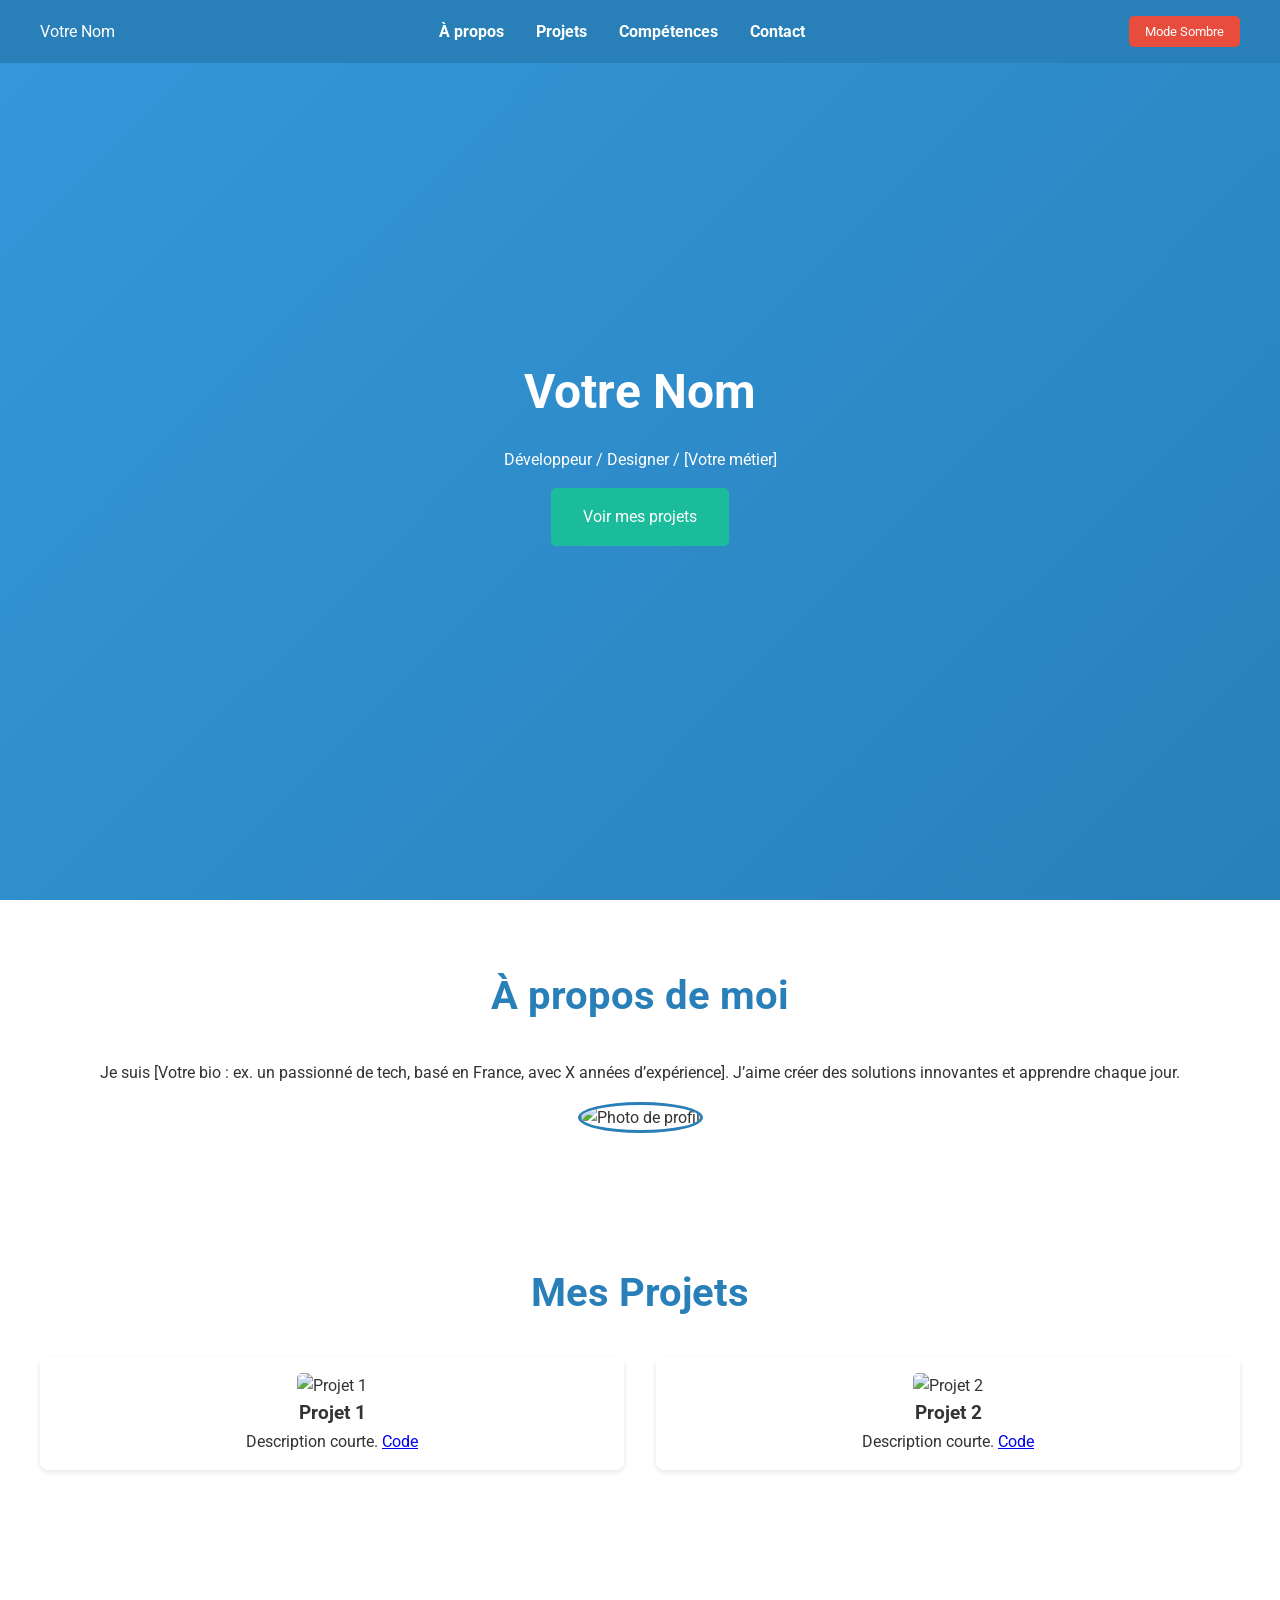
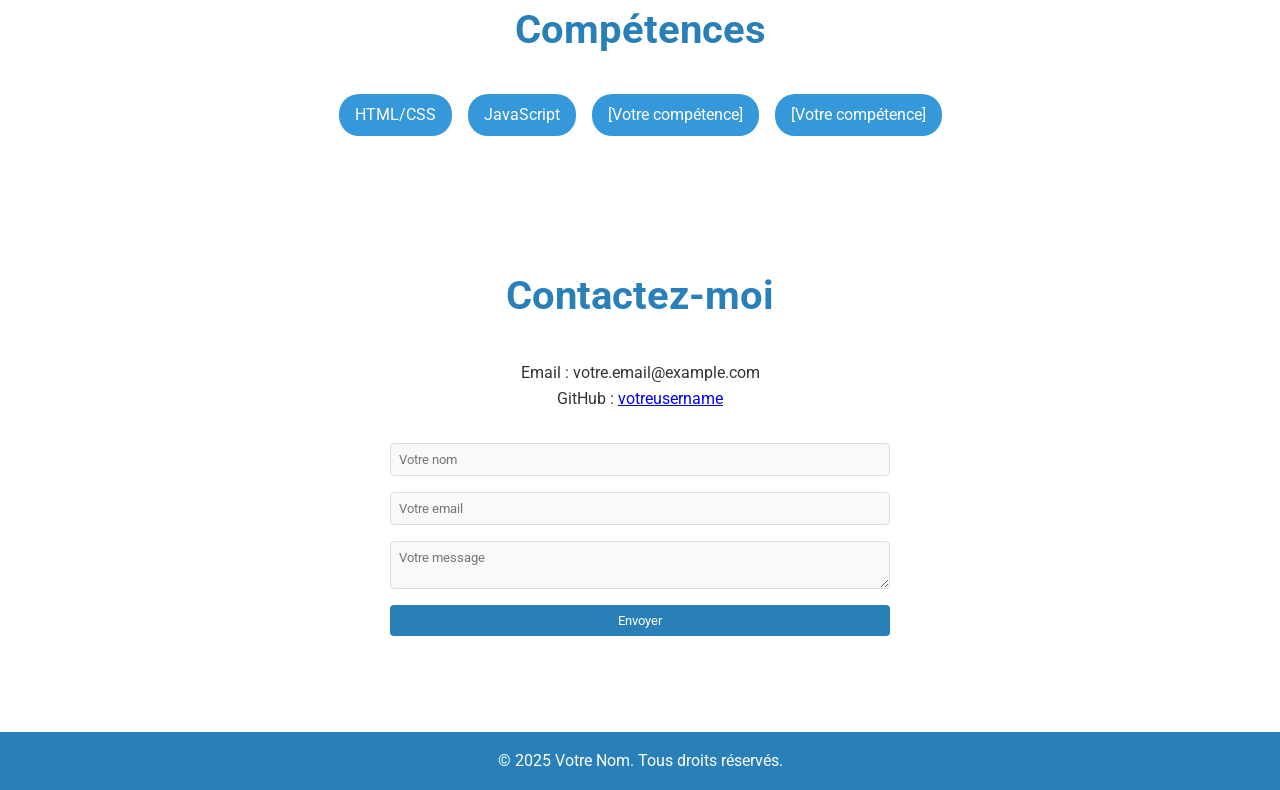
==== index.html @ 38487544 "index.html" ====
<!DOCTYPE html>
<html lang="fr">
<head>
    <meta charset="UTF-8">
    <meta name="viewport" content="width=device-width, initial-scale=1.0">
    <title>Votre Nom - Portfolio</title>
    <link rel="stylesheet" href="style.css">
    <link href="https://fonts.googleapis.com/css2?family=Roboto:wght@400;700&family=Open+Sans&display=swap" rel="stylesheet">
</head>
<body>
    <!-- Header avec navigation et toggle sombre -->
    <header>
        <nav>
            <div class="logo">Votre Nom</div>
            <ul class="nav-links">
                <li><a href="#about">À propos</a></li>
                <li><a href="#projects">Projets</a></li>
                <li><a href="#skills">Compétences</a></li>
                <li><a href="#contact">Contact</a></li>
            </ul>
            <button class="dark-mode-toggle">Mode Sombre</button>
        </nav>
    </header>

    <!-- Section Hero -->
    <section id="hero" class="hero">
        <div class="hero-content">
            <h1>Votre Nom</h1>
            <p>Développeur / Designer / [Votre métier]</p>
            <a href="#projects" class="cta-button">Voir mes projets</a>
        </div>
    </section>

    <!-- Section À propos -->
    <section id="about" class="section">
        <h2>À propos de moi</h2>
        <p>Je suis [Votre bio : ex. un passionné de tech, basé en France, avec X années d’expérience]. J’aime créer des solutions innovantes et apprendre chaque jour.</p>
        <img src="votre-photo.jpg" alt="Photo de profil" class="profile-img">
    </section>

    <!-- Section Projets -->
    <section id="projects" class="section">
        <h2>Mes Projets</h2>
        <div class="project-grid">
            <div class="project-card">
                <img src="projet1.jpg" alt="Projet 1">
                <h3>Projet 1</h3>
                <p>Description courte. <a href="lien-github" target="_blank">Code</a></p>
            </div>
            <div class="project-card">
                <img src="projet2.jpg" alt="Projet 2">
                <h3>Projet 2</h3>
                <p>Description courte. <a href="lien-github" target="_blank">Code</a></p>
            </div>
        </div>
    </section>

    <!-- Section Compétences -->
    <section id="skills" class="section">
        <h2>Compétences</h2>
        <ul class="skill-list">
            <li>HTML/CSS</li>
            <li>JavaScript</li>
            <li>[Votre compétence]</li>
            <li>[Votre compétence]</li>
        </ul>
    </section>

    <!-- Section Contact -->
    <section id="contact" class="section">
        <h2>Contactez-moi</h2>
        <p>Email : votre.email@example.com</p>
        <p>GitHub : <a href="https://github.com/votreusername" target="_blank">votreusername</a></p>
        <form>
            <input type="text" placeholder="Votre nom" required>
            <input type="email" placeholder="Votre email" required>
            <textarea placeholder="Votre message" required></textarea>
            <button type="submit">Envoyer</button>
        </form>
    </section>

    <!-- Footer -->
    <footer>
        <p>&copy; 2025 Votre Nom. Tous droits réservés.</p>
    </footer>

    <script>
        const toggle = document.querySelector('.dark-mode-toggle');
        toggle.addEventListener('click', () => {
            document.body.classList.toggle('dark-mode');
            toggle.textContent = document.body.classList.contains('dark-mode') ? 'Mode Clair' : 'Mode Sombre';
        });
    </script>
</body>
</html>
---- style.css ----
/* Réinitialisation et base */
* {
    margin: 0;
    padding: 0;
    box-sizing: border-box;
    font-family: 'Roboto', sans-serif;
    transition: all 0.3s ease; /* Transition globale pour fluidité */
}

body {
    line-height: 1.6;
    color: #333;
    background-color: #ffffff;
}

/* Header */
header {
    background: #2980b9; /* Bleu vif */
    color: white;
    padding: 1rem;
    position: fixed;
    width: 100%;
    top: 0;
    z-index: 100;
}

nav {
    display: flex;
    justify-content: space-between;
    align-items: center;
    max-width: 1200px;
    margin: 0 auto;
}

.nav-links {
    list-style: none;
    display: flex;
    gap: 2rem;
}

.nav-links a {
    color: white;
    text-decoration: none;
    font-weight: 700;
}

.nav-links a:hover {
    color: #1abc9c; /* Vert clair pour contraste */
}

.dark-mode-toggle {
    background: #e74c3c;
    color: white;
    border: none;
    padding: 0.5rem 1rem;
    border-radius: 5px;
    cursor: pointer;
}

.dark-mode-toggle:hover {
    background: #c0392b;
}

/* Hero */
.hero {
    height: 100vh;
    background: linear-gradient(135deg, #3498db, #2980b9); /* Dégradé bleu */
    display: flex;
    align-items: center;
    justify-content: center;
    text-align: center;
    color: white;
}

.hero-content h1 {
    font-size: 3rem;
    margin-bottom: 1rem;
}

.cta-button {
    display: inline-block;
    padding: 1rem 2rem;
    background: #1abc9c;
    color: white;
    text-decoration: none;
    border-radius: 5px;
    margin-top: 1rem;
}

.cta-button:hover {
    background: #16a085;
}

/* Sections */
.section {
    padding: 4rem 2rem;
    text-align: center;
}

.section h2 {
    font-size: 2.5rem;
    margin-bottom: 2rem;
    color: #2980b9;
}

.profile-img {
    max-width: 200px;
    border-radius: 50%;
    margin-top: 1rem;
    border: 3px solid #2980b9;
}

/* Projets */
.project-grid {
    display: grid;
    grid-template-columns: repeat(auto-fit, minmax(300px, 1fr));
    gap: 2rem;
    max-width: 1200px;
    margin: 0 auto;
}

.project-card {
    background: white;
    padding: 1rem;
    border-radius: 8px;
    box-shadow: 0 2px 5px rgba(0, 0, 0, 0.1);
    transition: transform 0.3s ease;
}

.project-card:hover {
    transform: translateY(-5px);
}

.project-card img {
    max-width: 100%;
    border-radius: 5px;
}

/* Compétences */
.skill-list {
    list-style: none;
    display: flex;
    justify-content: center;
    gap: 1rem;
    flex-wrap: wrap;
    margin-top: 1rem;
}

.skill-list li {
    background: #3498db;
    color: white;
    padding: 0.5rem 1rem;
    border-radius: 20px;
}

/* Contact */
form {
    max-width: 500px;
    margin: 2rem auto;
    display: flex;
    flex-direction: column;
    gap: 1rem;
}

input, textarea {
    padding: 0.5rem;
    border: 1px solid #ddd;
    border-radius: 4px;
    background: #f9f9f9;
}

button {
    padding: 0.5rem;
    background: #2980b9;
    color: white;
    border: none;
    border-radius: 4px;
    cursor: pointer;
}

button:hover {
    background: #1abc9c;
}

/* Footer */
footer {
    background: #2980b9;
    color: white;
    text-align: center;
    padding: 1rem;
    position: relative;
    bottom: 0;
    width: 100%;
}

/* Mode Sombre */
body.dark-mode {
    background-color: #2c3e50; /* Bleu nuit */
    color: #ecf0f1; /* Blanc cassé */
}

body.dark-mode header {
    background: #1a252f; /* Anthracite */
}

body.dark-mode .nav-links a {
    color: #ecf0f1;
}

body.dark-mode .nav-links a:hover {
    color: #1abc9c;
}

body.dark-mode .hero {
    background: linear-gradient(135deg, #34495e, #2c3e50);
}

body.dark-mode .section h2 {
    color: #3498db;
}

body.dark-mode .project-card {
    background: #34495e;
}

body.dark-mode .skill-list li {
    background: #1abc9c;
}

body.dark-mode input, body.dark-mode textarea {
    background: #2f4154;
    border-color: #3d566e;
    color: #ecf0f1;
}

body.dark-mode button {
    background: #3498db;
}

body.dark-mode button:hover {
    background: #1abc9c;
}

body.dark-mode footer {
    background: #1a252f;
}

/* Responsive */
@media (max-width: 768px) {
    .nav-links {
        flex-direction: column;
        gap: 1rem;
    }
    .hero-content h1 {
        font-size: 2rem;
    }
    .section {
        padding: 2rem 1rem;
    }
}
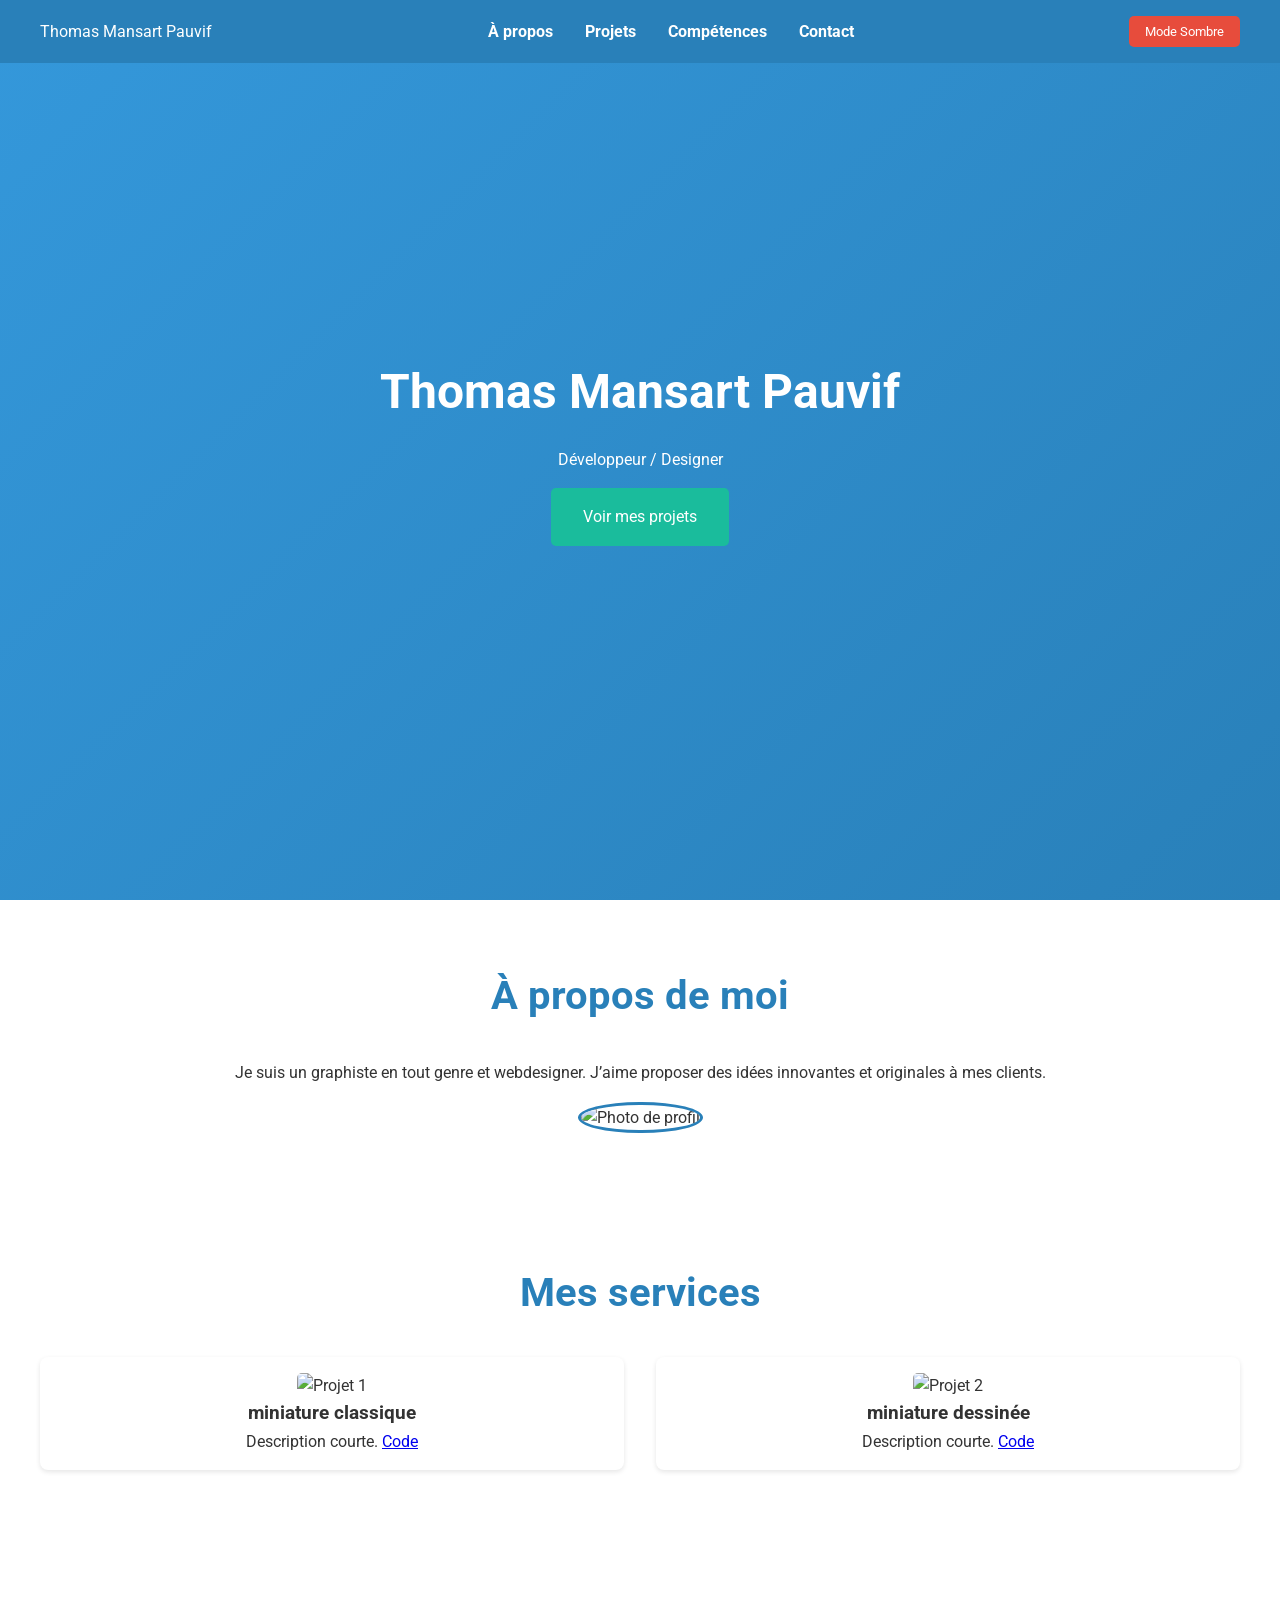
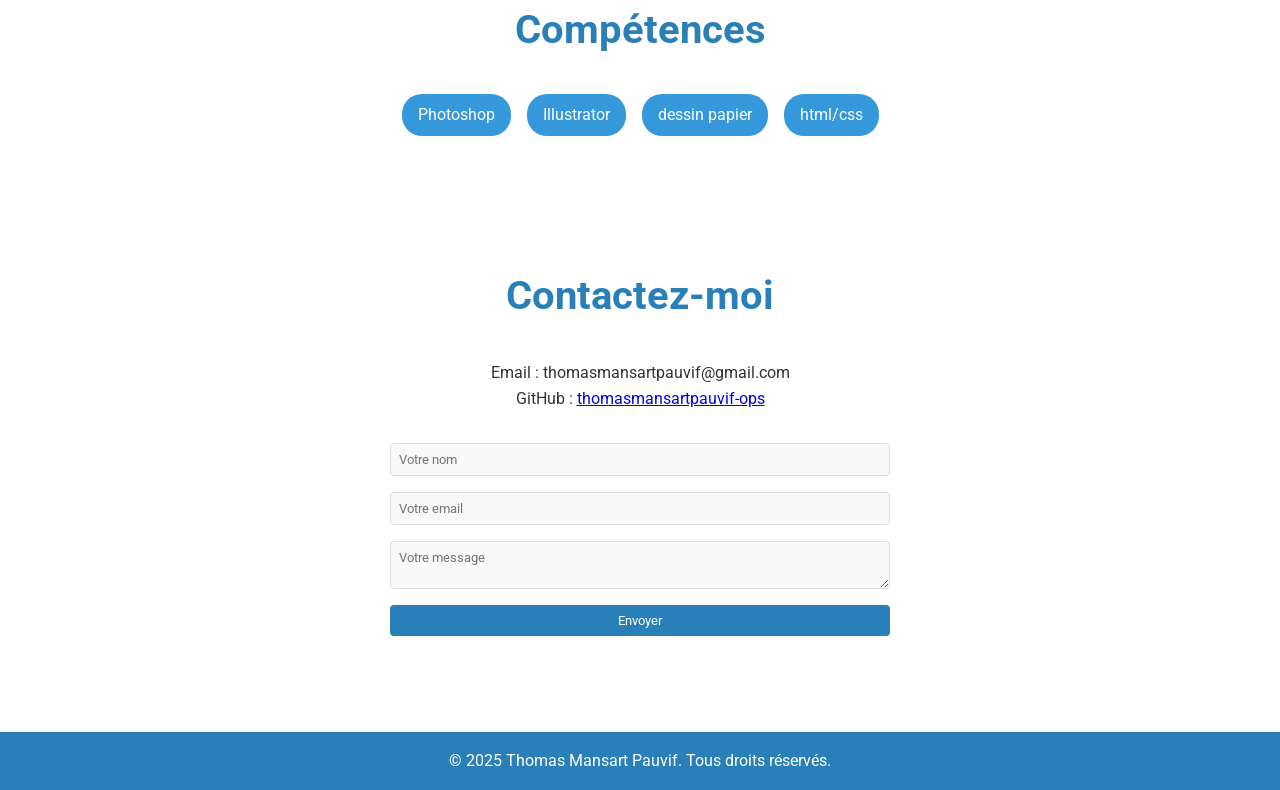
==== commit b0bd95fc: "index.html" ====
--- a/index.html
+++ b/index.html
@@ -3,7 +3,7 @@
 <head>
     <meta charset="UTF-8">
     <meta name="viewport" content="width=device-width, initial-scale=1.0">
-    <title>Votre Nom - Portfolio</title>
+    <title>Thomas Mansart Pauvif - Portfolio</title>
     <link rel="stylesheet" href="style.css">
     <link href="https://fonts.googleapis.com/css2?family=Roboto:wght@400;700&family=Open+Sans&display=swap" rel="stylesheet">
 </head>
@@ -11,7 +11,7 @@
     <!-- Header avec navigation et toggle sombre -->
     <header>
         <nav>
-            <div class="logo">Votre Nom</div>
+            <div class="logo">Thomas Mansart Pauvif</div>
             <ul class="nav-links">
                 <li><a href="#about">À propos</a></li>
                 <li><a href="#projects">Projets</a></li>
@@ -25,8 +25,8 @@
     <!-- Section Hero -->
     <section id="hero" class="hero">
         <div class="hero-content">
-            <h1>Votre Nom</h1>
-            <p>Développeur / Designer / [Votre métier]</p>
+            <h1>Thomas Mansart Pauvif</h1>
+            <p>Développeur / Designer </p>
             <a href="#projects" class="cta-button">Voir mes projets</a>
         </div>
     </section>
@@ -34,22 +34,22 @@
     <!-- Section À propos -->
     <section id="about" class="section">
         <h2>À propos de moi</h2>
-        <p>Je suis [Votre bio : ex. un passionné de tech, basé en France, avec X années d’expérience]. J’aime créer des solutions innovantes et apprendre chaque jour.</p>
-        <img src="votre-photo.jpg" alt="Photo de profil" class="profile-img">
+        <p>Je suis un graphiste en tout genre et webdesigner. J’aime proposer des idées innovantes et originales à mes clients.</p>
+        <img src="p_profil.jpg" alt="Photo de profil" class="profile-img">
     </section>
 
     <!-- Section Projets -->
     <section id="projects" class="section">
-        <h2>Mes Projets</h2>
+        <h2>Mes services</h2>
         <div class="project-grid">
             <div class="project-card">
                 <img src="projet1.jpg" alt="Projet 1">
-                <h3>Projet 1</h3>
+                <h3>miniature classique</h3>
                 <p>Description courte. <a href="lien-github" target="_blank">Code</a></p>
             </div>
             <div class="project-card">
                 <img src="projet2.jpg" alt="Projet 2">
-                <h3>Projet 2</h3>
+                <h3>miniature dessinée</h3>
                 <p>Description courte. <a href="lien-github" target="_blank">Code</a></p>
             </div>
         </div>
@@ -59,18 +59,18 @@
     <section id="skills" class="section">
         <h2>Compétences</h2>
         <ul class="skill-list">
-            <li>HTML/CSS</li>
-            <li>JavaScript</li>
-            <li>[Votre compétence]</li>
-            <li>[Votre compétence]</li>
+            <li>Photoshop</li>
+            <li>Illustrator</li>
+            <li>dessin papier</li>
+            <li>html/css</li>
         </ul>
     </section>
 
     <!-- Section Contact -->
     <section id="contact" class="section">
         <h2>Contactez-moi</h2>
-        <p>Email : votre.email@example.com</p>
-        <p>GitHub : <a href="https://github.com/votreusername" target="_blank">votreusername</a></p>
+        <p>Email : thomasmansartpauvif@gmail.com</p>
+        <p>GitHub : <a href="https://github.com/thomasmansartpauvif-ops" target="_blank">thomasmansartpauvif-ops</a></p>
         <form>
             <input type="text" placeholder="Votre nom" required>
             <input type="email" placeholder="Votre email" required>
@@ -81,7 +81,7 @@
 
     <!-- Footer -->
     <footer>
-        <p>&copy; 2025 Votre Nom. Tous droits réservés.</p>
+        <p>&copy; 2025 Thomas Mansart Pauvif. Tous droits réservés.</p>
     </footer>
 
     <script>
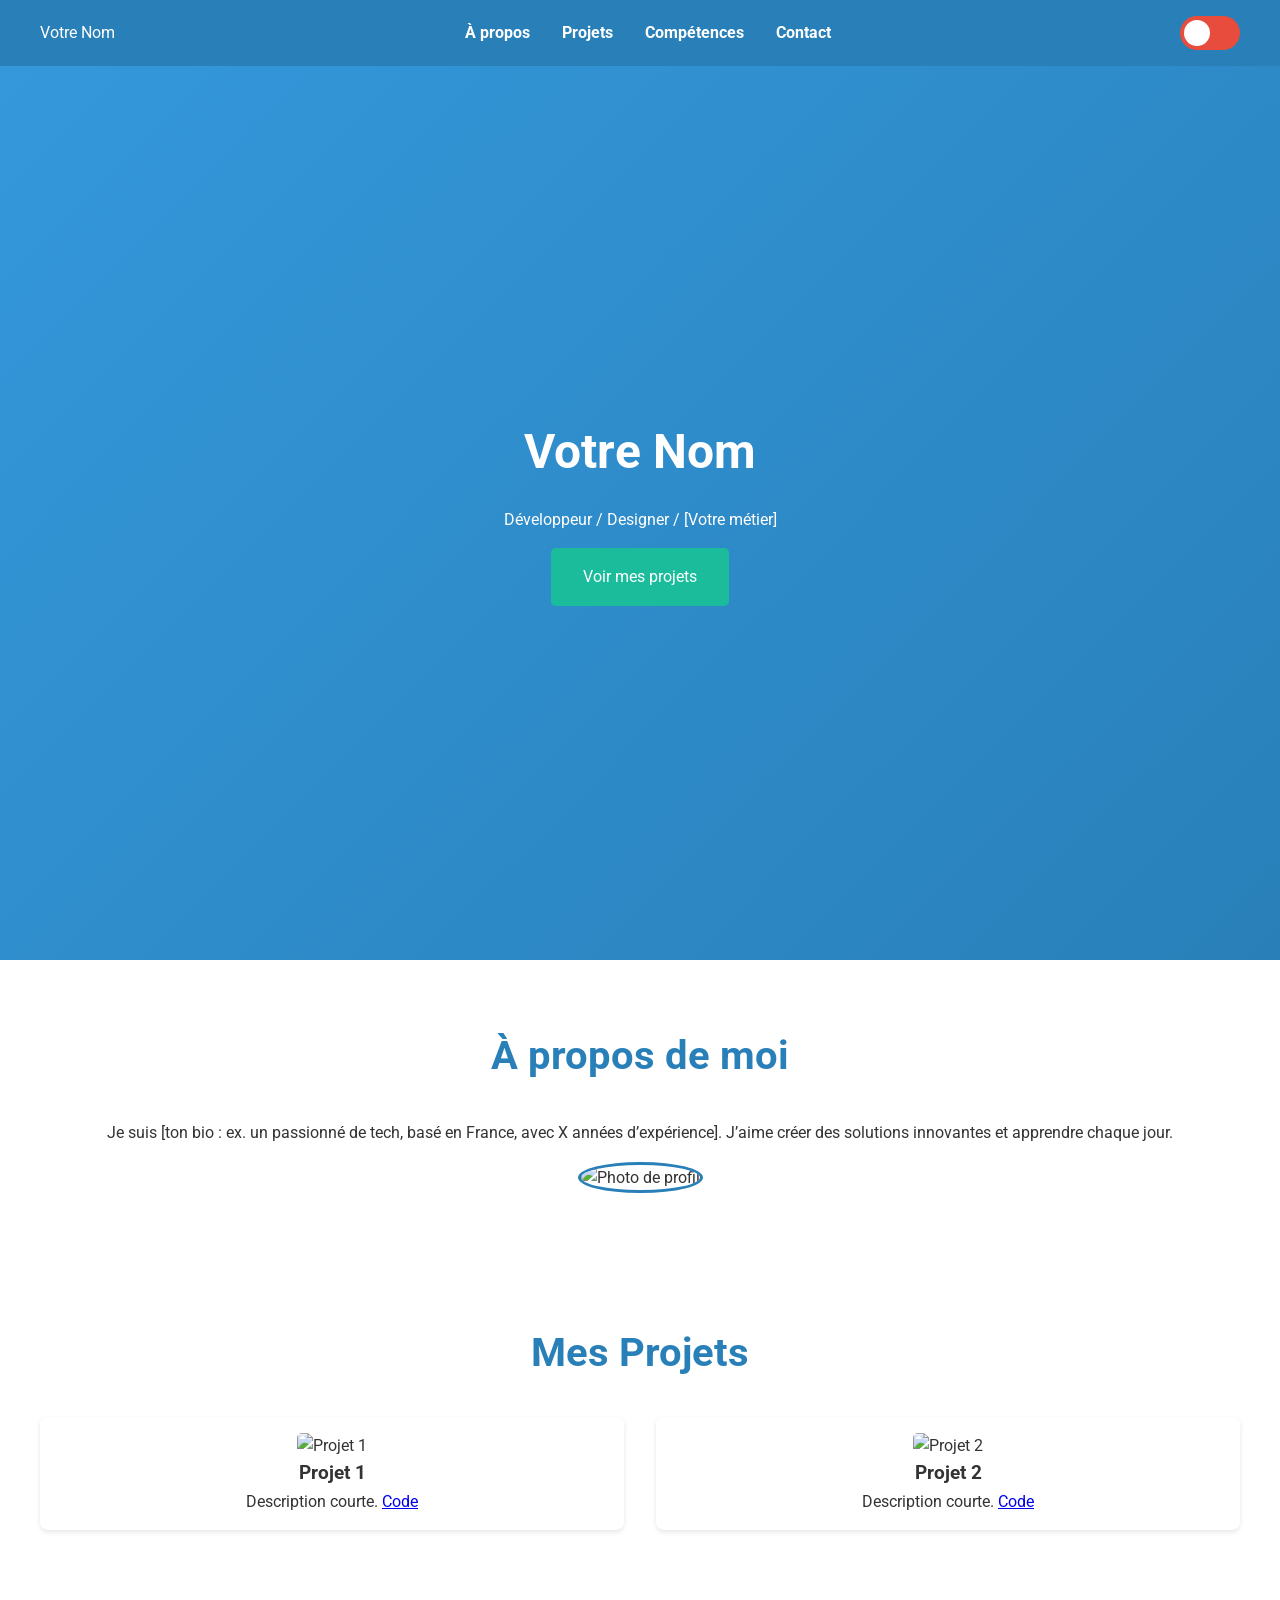
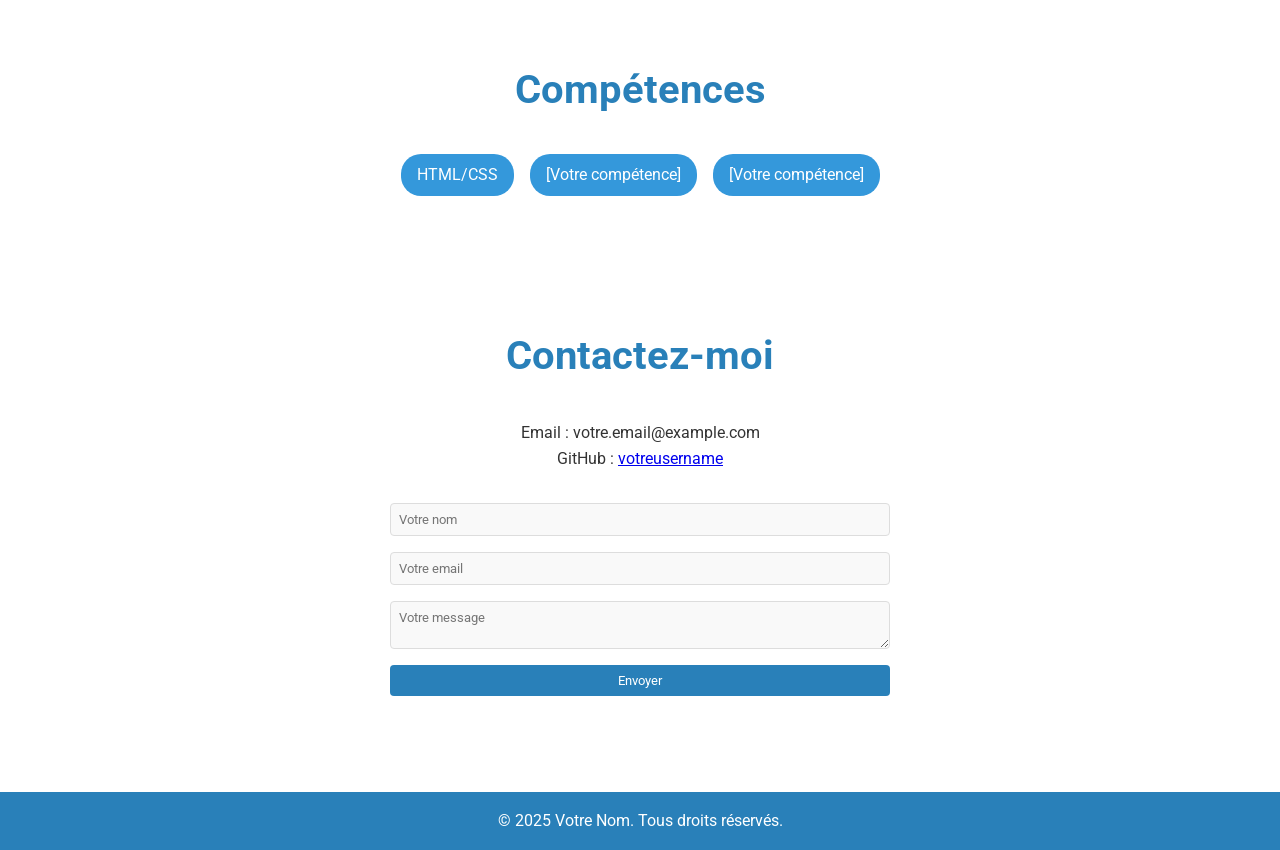
==== commit 37aec603: "index.html" ====
--- a/index.html
+++ b/index.html
@@ -3,30 +3,33 @@
 <head>
     <meta charset="UTF-8">
     <meta name="viewport" content="width=device-width, initial-scale=1.0">
-    <title>Thomas Mansart Pauvif - Portfolio</title>
+    <title>Votre Nom - Portfolio</title>
+    <link href="https://fonts.googleapis.com/css2?family=Roboto:wght@400;700&family=Open+Sans&display=swap" rel="stylesheet">
     <link rel="stylesheet" href="style.css">
-    <link href="https://fonts.googleapis.com/css2?family=Roboto:wght@400;700&family=Open+Sans&display=swap" rel="stylesheet">
 </head>
 <body>
     <!-- Header avec navigation et toggle sombre -->
     <header>
         <nav>
-            <div class="logo">Thomas Mansart Pauvif</div>
+            <div class="logo">Votre Nom</div>
             <ul class="nav-links">
                 <li><a href="#about">À propos</a></li>
                 <li><a href="#projects">Projets</a></li>
                 <li><a href="#skills">Compétences</a></li>
                 <li><a href="#contact">Contact</a></li>
             </ul>
-            <button class="dark-mode-toggle">Mode Sombre</button>
+            <label class="dark-mode-toggle">
+                <input type="checkbox" id="dark-mode-toggle">
+                <span class="slider"></span>
+            </label>
         </nav>
     </header>
 
     <!-- Section Hero -->
     <section id="hero" class="hero">
         <div class="hero-content">
-            <h1>Thomas Mansart Pauvif</h1>
-            <p>Développeur / Designer </p>
+            <h1>Votre Nom</h1>
+            <p>Développeur / Designer / [Votre métier]</p>
             <a href="#projects" class="cta-button">Voir mes projets</a>
         </div>
     </section>
@@ -34,22 +37,22 @@
     <!-- Section À propos -->
     <section id="about" class="section">
         <h2>À propos de moi</h2>
-        <p>Je suis un graphiste en tout genre et webdesigner. J’aime proposer des idées innovantes et originales à mes clients.</p>
-        <img src="p_profil.jpg" alt="Photo de profil" class="profile-img">
+        <p>Je suis [ton bio : ex. un passionné de tech, basé en France, avec X années d’expérience]. J’aime créer des solutions innovantes et apprendre chaque jour.</p>
+        <img src="votre-photo.jpg" alt="Photo de profil" class="profile-img">
     </section>
 
     <!-- Section Projets -->
     <section id="projects" class="section">
-        <h2>Mes services</h2>
+        <h2>Mes Projets</h2>
         <div class="project-grid">
             <div class="project-card">
                 <img src="projet1.jpg" alt="Projet 1">
-                <h3>miniature classique</h3>
+                <h3>Projet 1</h3>
                 <p>Description courte. <a href="lien-github" target="_blank">Code</a></p>
             </div>
             <div class="project-card">
                 <img src="projet2.jpg" alt="Projet 2">
-                <h3>miniature dessinée</h3>
+                <h3>Projet 2</h3>
                 <p>Description courte. <a href="lien-github" target="_blank">Code</a></p>
             </div>
         </div>
@@ -59,18 +62,17 @@
     <section id="skills" class="section">
         <h2>Compétences</h2>
         <ul class="skill-list">
-            <li>Photoshop</li>
-            <li>Illustrator</li>
-            <li>dessin papier</li>
-            <li>html/css</li>
+            <li>HTML/CSS</li>
+            <li>[Votre compétence]</li>
+            <li>[Votre compétence]</li>
         </ul>
     </section>
 
     <!-- Section Contact -->
     <section id="contact" class="section">
         <h2>Contactez-moi</h2>
-        <p>Email : thomasmansartpauvif@gmail.com</p>
-        <p>GitHub : <a href="https://github.com/thomasmansartpauvif-ops" target="_blank">thomasmansartpauvif-ops</a></p>
+        <p>Email : votre.email@example.com</p>
+        <p>GitHub : <a href="https://github.com/votreusername" target="_blank">votreusername</a></p>
         <form>
             <input type="text" placeholder="Votre nom" required>
             <input type="email" placeholder="Votre email" required>
@@ -81,14 +83,13 @@
 
     <!-- Footer -->
     <footer>
-        <p>&copy; 2025 Thomas Mansart Pauvif. Tous droits réservés.</p>
+        <p>&copy; 2025 Votre Nom. Tous droits réservés.</p>
     </footer>
 
     <script>
-        const toggle = document.querySelector('.dark-mode-toggle');
-        toggle.addEventListener('click', () => {
+        const toggle = document.querySelector('#dark-mode-toggle');
+        toggle.addEventListener('change', () => {
             document.body.classList.toggle('dark-mode');
-            toggle.textContent = document.body.classList.contains('dark-mode') ? 'Mode Clair' : 'Mode Sombre';
         });
     </script>
 </body>
--- a/style.css
+++ b/style.css
@@ -48,17 +48,54 @@
     color: #1abc9c; /* Vert clair pour contraste */
 }
 
+/* Bouton Mode Sombre (Toggle On/Off) */
 .dark-mode-toggle {
-    background: #e74c3c;
-    color: white;
-    border: none;
-    padding: 0.5rem 1rem;
-    border-radius: 5px;
+    position: relative;
+    display: inline-block;
+    width: 60px;
+    height: 34px;
+}
+
+.dark-mode-toggle input {
+    opacity: 0;
+    width: 0;
+    height: 0;
+}
+
+.slider {
+    position: absolute;
     cursor: pointer;
-}
-
-.dark-mode-toggle:hover {
-    background: #c0392b;
+    top: 0;
+    left: 0;
+    right: 0;
+    bottom: 0;
+    background-color: #e74c3c; /* Rouge pour mode jour */
+    transition: 0.3s;
+    border-radius: 34px;
+}
+
+.slider:before {
+    position: absolute;
+    content: "";
+    height: 26px;
+    width: 26px;
+    left: 4px;
+    bottom: 4px;
+    background-color: #ffffff; /* Blanc pour le curseur */
+    transition: 0.3s;
+    border-radius: 50%;
+}
+
+input:checked + .slider {
+    background-color: #c0392b; /* Rouge foncé pour mode nuit */
+}
+
+input:checked + .slider:before {
+    transform: translateX(26px);
+}
+
+.slider:hover {
+    background-color: #d35400; /* Teinte intermédiaire au hover */
 }
 
 /* Hero */
@@ -70,6 +107,7 @@
     justify-content: center;
     text-align: center;
     color: white;
+    margin-top: 60px; /* Décalage pour header fixe */
 }
 
 .hero-content h1 {
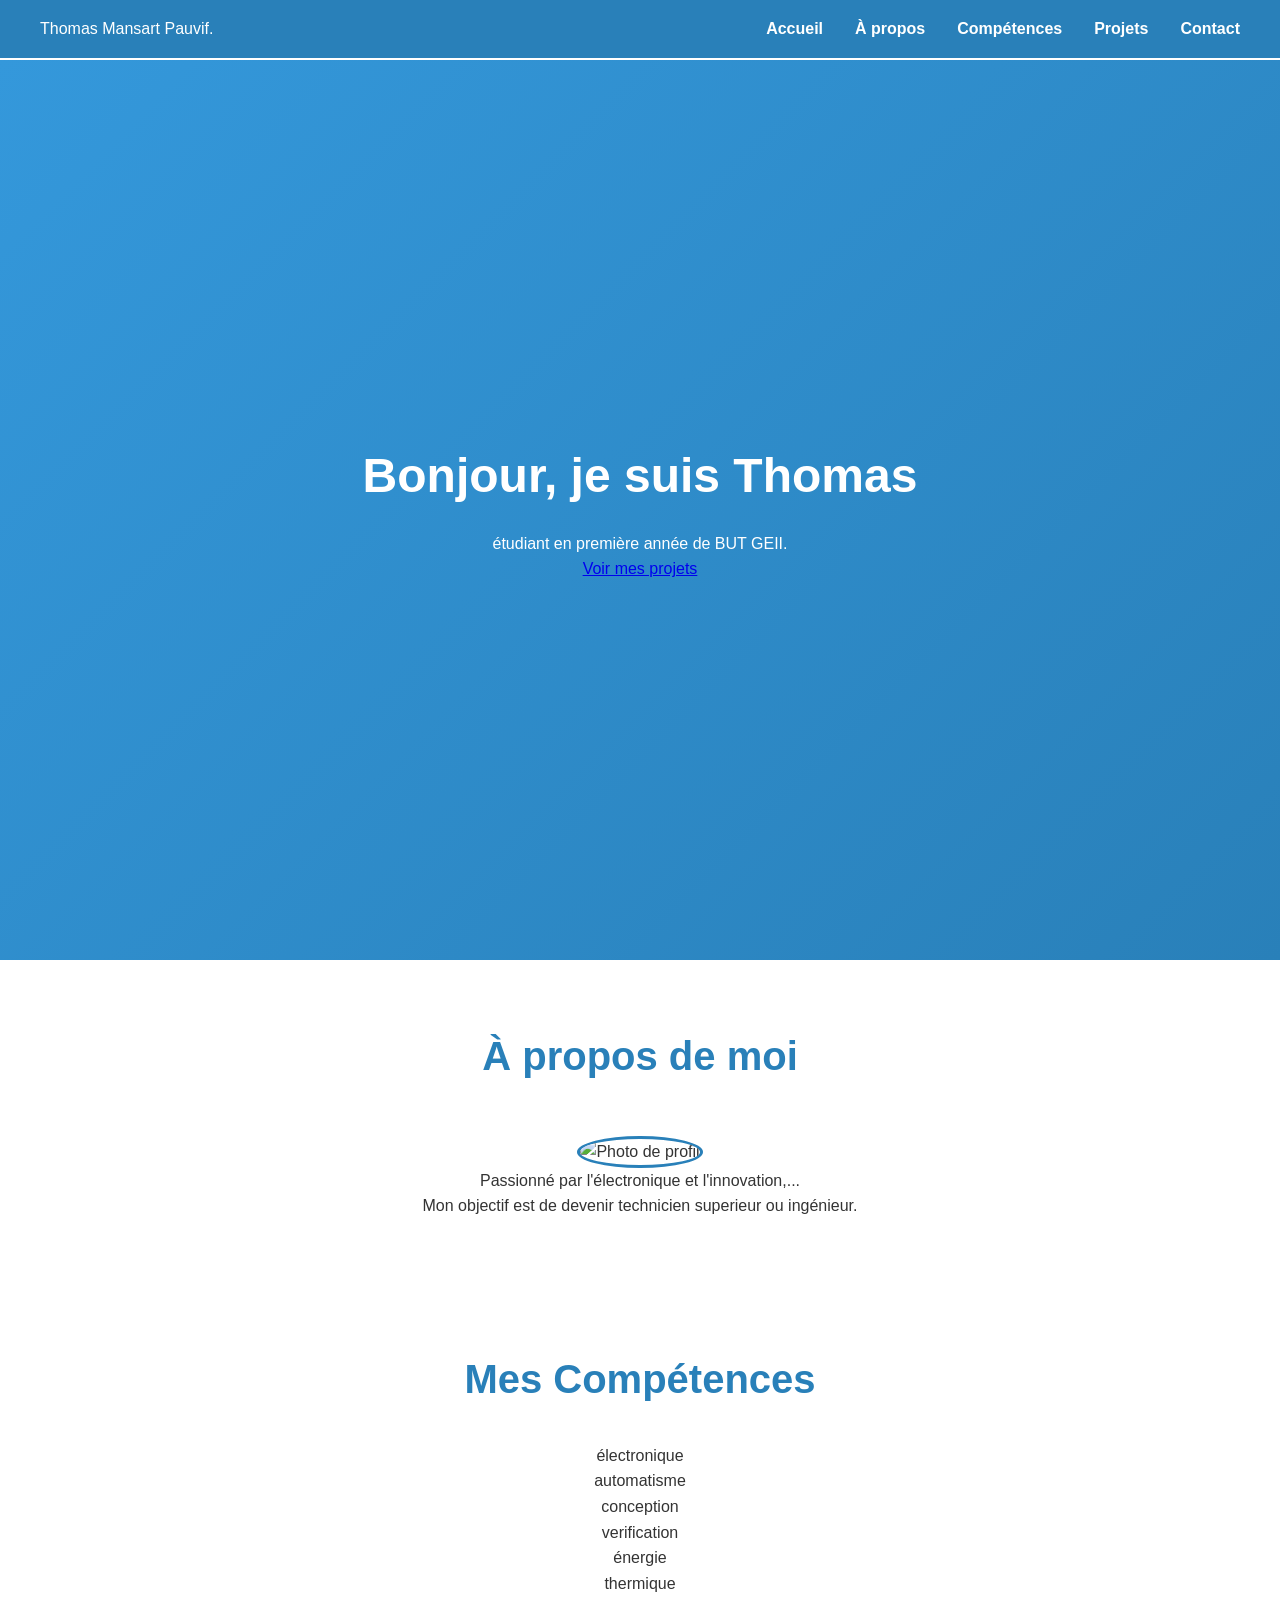
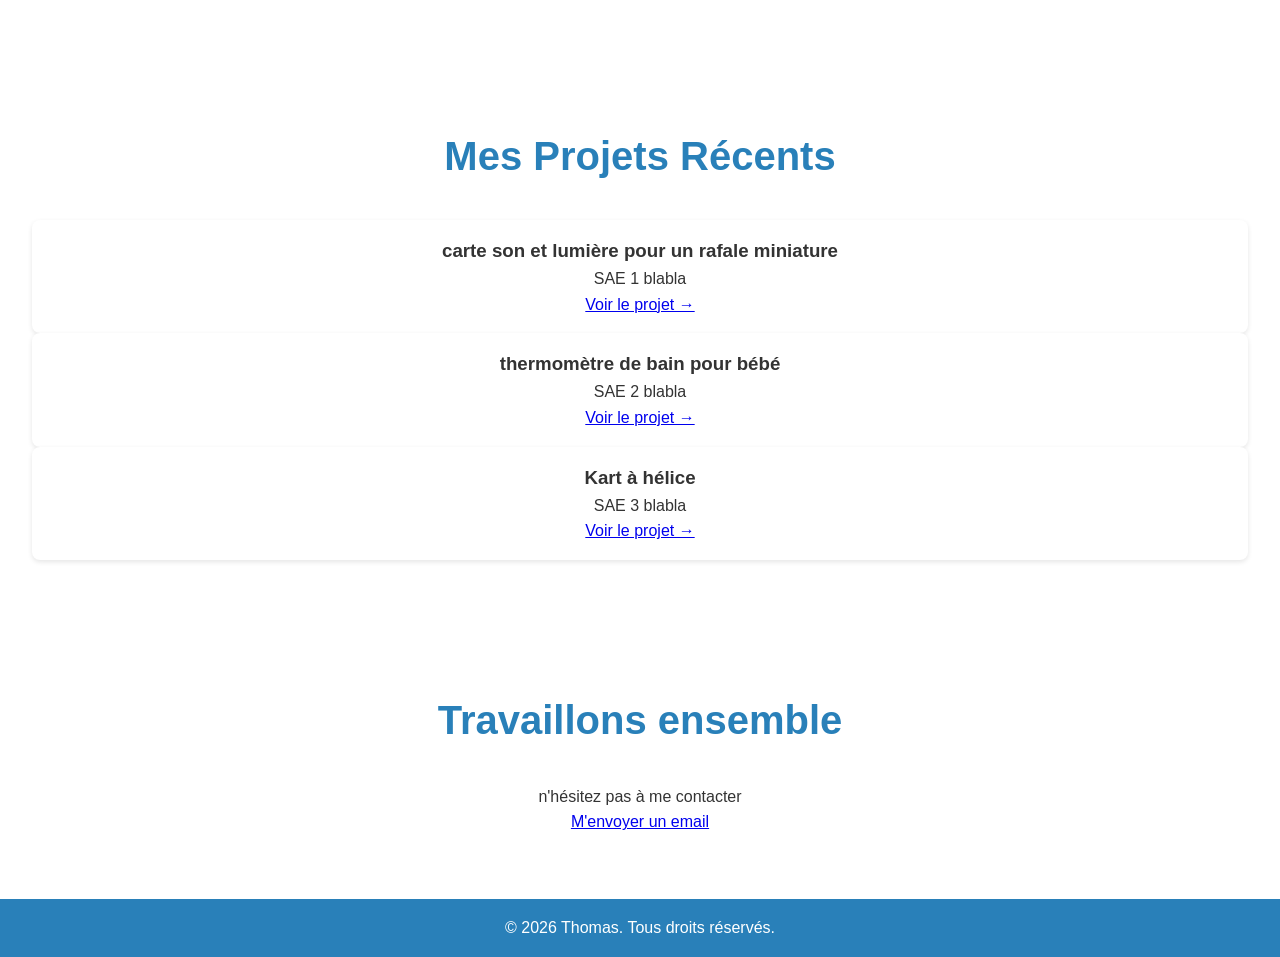
==== commit e783919e: "index.html" ====
--- a/index.html
+++ b/index.html
@@ -3,94 +3,103 @@
 <head>
     <meta charset="UTF-8">
     <meta name="viewport" content="width=device-width, initial-scale=1.0">
-    <title>Votre Nom - Portfolio</title>
-    <link href="https://fonts.googleapis.com/css2?family=Roboto:wght@400;700&family=Open+Sans&display=swap" rel="stylesheet">
+    <title>Mon Portfolio Professionnel</title>
     <link rel="stylesheet" href="style.css">
+    <link href="https://fonts.googleapis.com/css2?family=Poppins:wght@300;400;600&display=swap" rel="stylesheet">
 </head>
 <body>
-    <!-- Header avec navigation et toggle sombre -->
+
     <header>
-        <nav>
-            <div class="logo">Votre Nom</div>
+        <nav class="container">
+            <div class="logo">Thomas Mansart Pauvif.</div>
             <ul class="nav-links">
-                <li><a href="#about">À propos</a></li>
-                <li><a href="#projects">Projets</a></li>
-                <li><a href="#skills">Compétences</a></li>
-                <li><a href="#contact">Contact</a></li>
+                <li><a href="#accueil">Accueil</a></li>
+                <li><a href="#a-propos">À propos</a></li>
+                <li><a href="#competences">Compétences</a></li>
+                <li><a href="#projets">Projets</a></li>
+                <li><a href="#contact" class="btn-nav">Contact</a></li>
             </ul>
-            <label class="dark-mode-toggle">
-                <input type="checkbox" id="dark-mode-toggle">
-                <span class="slider"></span>
-            </label>
         </nav>
     </header>
 
-    <!-- Section Hero -->
-    <section id="hero" class="hero">
-        <div class="hero-content">
-            <h1>Votre Nom</h1>
-            <p>Développeur / Designer / [Votre métier]</p>
-            <a href="#projects" class="cta-button">Voir mes projets</a>
+    <section id="accueil" class="hero">
+        <div class="container hero-content">
+            <h1>Bonjour, je suis <span class="highlight">Thomas</span></h1>
+            <p>étudiant en première année de BUT GEII.</p>
+            <a href="#projets" class="btn-primary">Voir mes projets</a>
         </div>
     </section>
 
-    <!-- Section À propos -->
-    <section id="about" class="section">
-        <h2>À propos de moi</h2>
-        <p>Je suis [ton bio : ex. un passionné de tech, basé en France, avec X années d’expérience]. J’aime créer des solutions innovantes et apprendre chaque jour.</p>
-        <img src="votre-photo.jpg" alt="Photo de profil" class="profile-img">
-    </section>
-
-    <!-- Section Projets -->
-    <section id="projects" class="section">
-        <h2>Mes Projets</h2>
-        <div class="project-grid">
-            <div class="project-card">
-                <img src="projet1.jpg" alt="Projet 1">
-                <h3>Projet 1</h3>
-                <p>Description courte. <a href="lien-github" target="_blank">Code</a></p>
-            </div>
-            <div class="project-card">
-                <img src="projet2.jpg" alt="Projet 2">
-                <h3>Projet 2</h3>
-                <p>Description courte. <a href="lien-github" target="_blank">Code</a></p>
+    <section id="a-propos" class="section">
+        <div class="container">
+            <h2 class="section-title">À propos de moi</h2>
+            <div class="about-content">
+                <img src="profil.jpg" alt="Photo de profil" class="profile-img">
+                <div class="text">
+                    <p>Passionné par l'électronique et l'innovation,...</p>
+                    <p>Mon objectif est de devenir technicien superieur ou ingénieur.</p>
+                </div>
             </div>
         </div>
     </section>
 
-    <!-- Section Compétences -->
-    <section id="skills" class="section">
-        <h2>Compétences</h2>
-        <ul class="skill-list">
-            <li>HTML/CSS</li>
-            <li>[Votre compétence]</li>
-            <li>[Votre compétence]</li>
-        </ul>
+    <section id="competences" class="section bg-light">
+        <div class="container">
+            <h2 class="section-title">Mes Compétences</h2>
+            <div class="skills-grid">
+                <div class="skill-card">électronique</div>
+                <div class="skill-card">automatisme</div>
+                <div class="skill-card">conception</div>
+                <div class="skill-card">verification</div>
+                <div class="skill-card">énergie</div>
+                <div class="skill-card">thermique</div>
+            </div>
+        </div>
     </section>
 
-    <!-- Section Contact -->
-    <section id="contact" class="section">
-        <h2>Contactez-moi</h2>
-        <p>Email : votre.email@example.com</p>
-        <p>GitHub : <a href="https://github.com/votreusername" target="_blank">votreusername</a></p>
-        <form>
-            <input type="text" placeholder="Votre nom" required>
-            <input type="email" placeholder="Votre email" required>
-            <textarea placeholder="Votre message" required></textarea>
-            <button type="submit">Envoyer</button>
-        </form>
+    <section id="projets" class="section">
+        <div class="container">
+            <h2 class="section-title">Mes Projets Récents</h2>
+            <div class="projects-grid">
+                <article class="project-card">
+                    <div class="card-image" style="background-color: #e0e7ff;"></div>
+                    <div class="card-content">
+                        <h3>carte son et lumière pour un rafale miniature</h3>
+                        <p>SAE 1 blabla</p>
+                        <a href="#">Voir le projet &rarr;</a>
+                    </div>
+                </article>
+                <article class="project-card">
+                    <div class="card-image" style="background-color: #e0e7ff;"></div>
+                    <div class="card-content">
+                        <h3>thermomètre de bain pour bébé</h3>
+                        <p>SAE 2 blabla</p>
+                        <a href="#">Voir le projet &rarr;</a>
+                    </div>
+                </article>
+                <article class="project-card">
+                    <div class="card-image" style="background-color: #e0e7ff;"></div>
+                    <div class="card-content">
+                        <h3>Kart à hélice</h3>
+                        <p>SAE 3 blabla</p>
+                        <a href="#">Voir le projet &rarr;</a>
+                    </div>
+                </article>
+            </div>
+        </div>
     </section>
 
-    <!-- Footer -->
+    <section id="contact" class="section bg-blue">
+        <div class="container text-center">
+            <h2 class="section-title white-text">Travaillons ensemble</h2>
+            <p class="white-text">n'hésitez pas à me contacter</p>
+            <a href="mailto:thomasmansartpauvif@gmail.com" class="btn-white">M'envoyer un email</a>
+        </div>
+    </section>
+
     <footer>
-        <p>&copy; 2025 Votre Nom. Tous droits réservés.</p>
+        <p>&copy; 2026 Thomas. Tous droits réservés.</p>
     </footer>
 
-    <script>
-        const toggle = document.querySelector('#dark-mode-toggle');
-        toggle.addEventListener('change', () => {
-            document.body.classList.toggle('dark-mode');
-        });
-    </script>
 </body>
 </html>
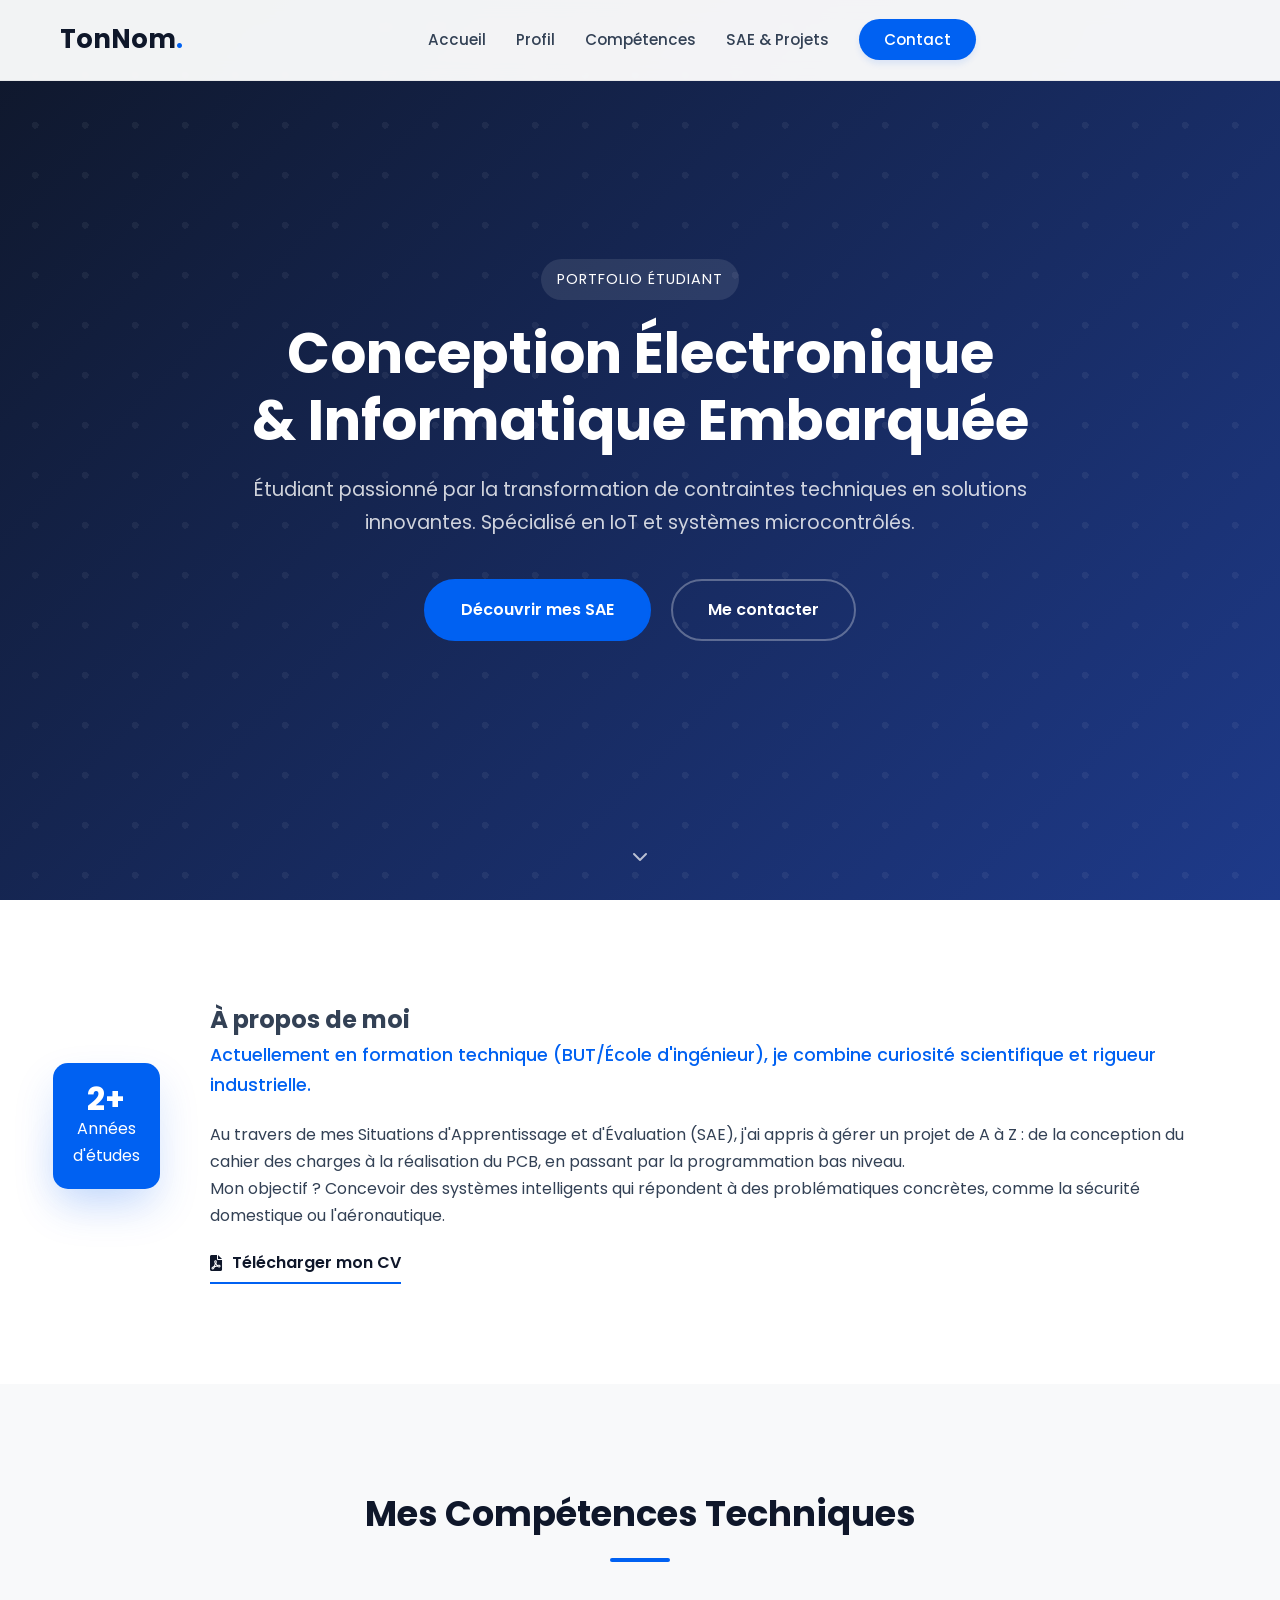
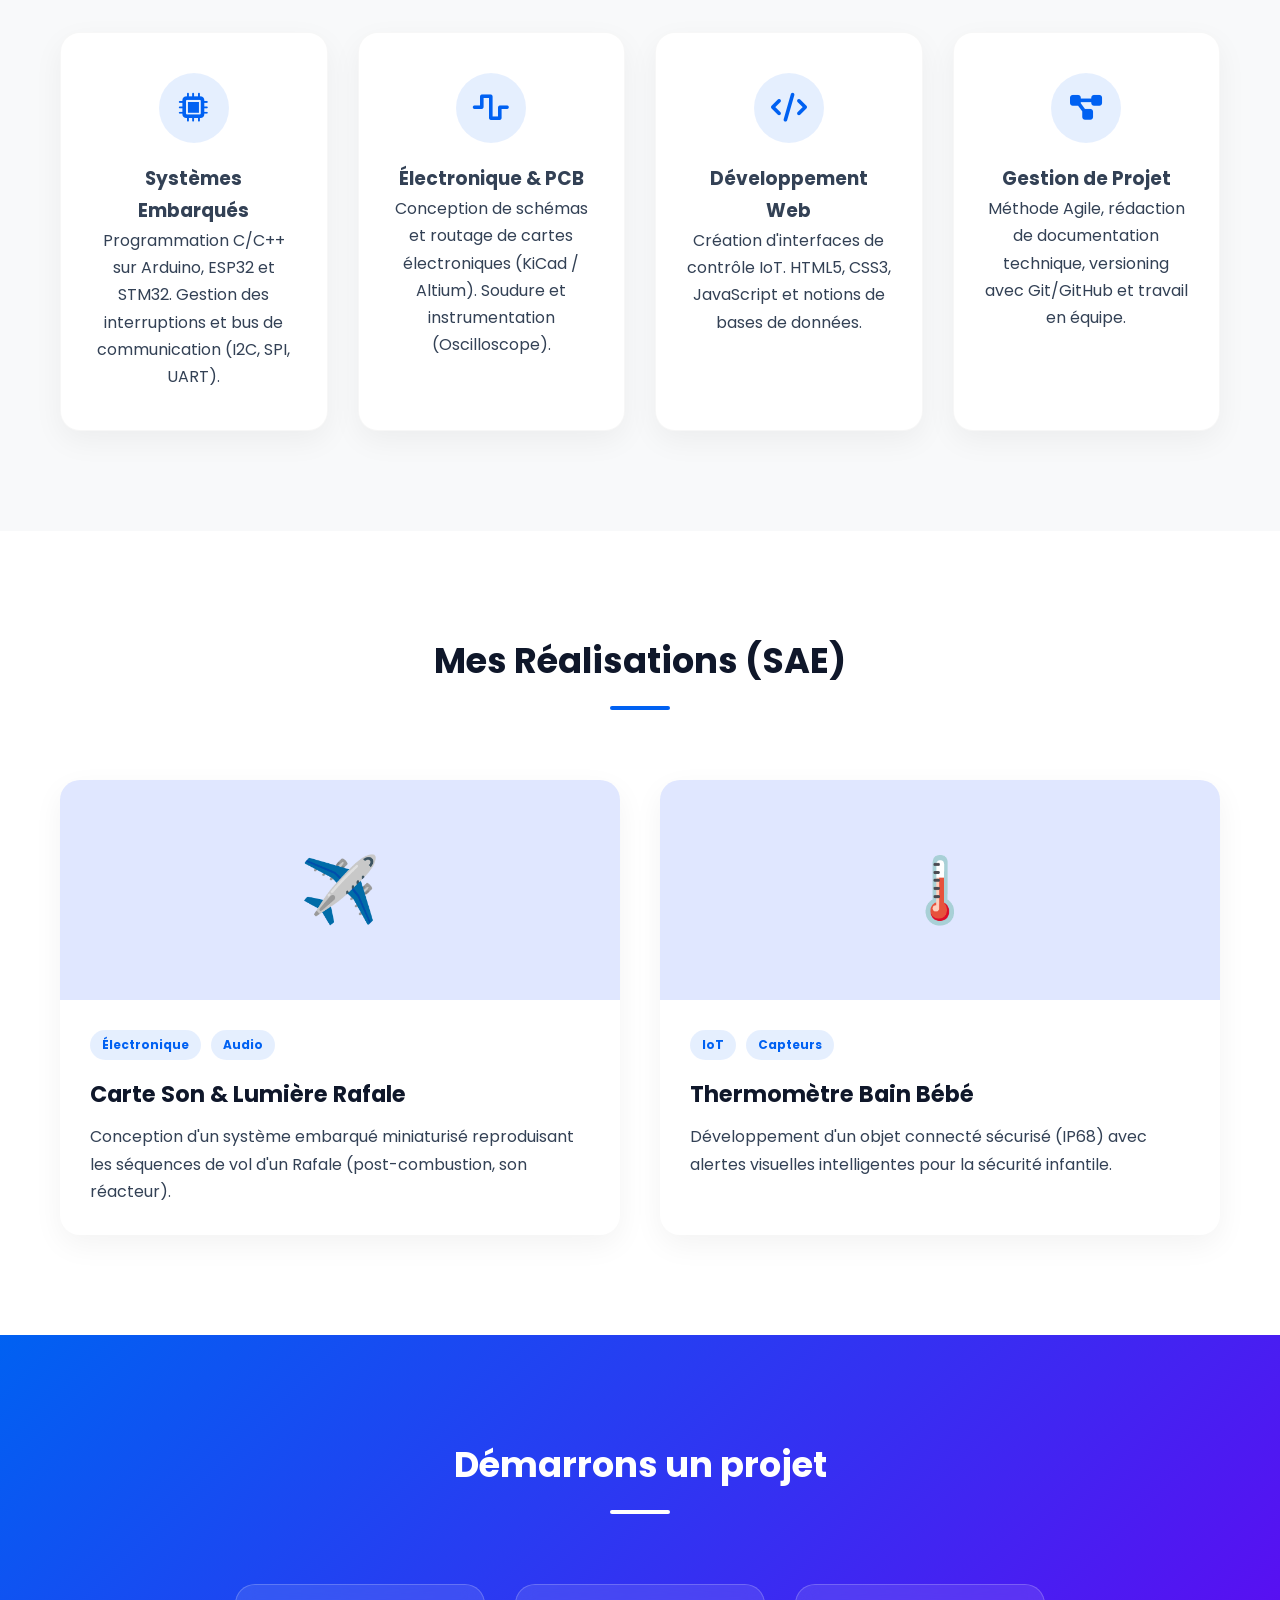
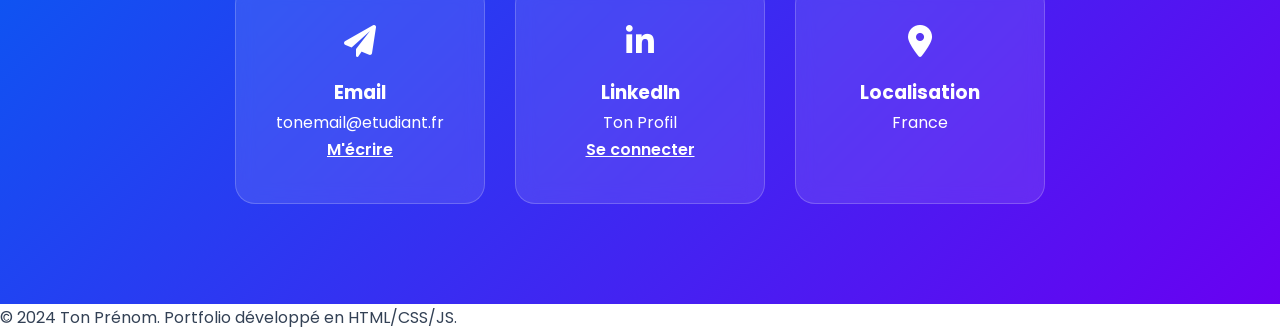
==== commit 714dca7d: "Add files via upload" ====
--- a/index.html
+++ b/index.html
@@ -3,103 +3,172 @@
 <head>
     <meta charset="UTF-8">
     <meta name="viewport" content="width=device-width, initial-scale=1.0">
-    <title>Mon Portfolio Professionnel</title>
+    <title>Portfolio - Ingénierie & Développement</title>
     <link rel="stylesheet" href="style.css">
-    <link href="https://fonts.googleapis.com/css2?family=Poppins:wght@300;400;600&display=swap" rel="stylesheet">
+    <link href="https://fonts.googleapis.com/css2?family=Poppins:wght@300;400;500;600;700&display=swap" rel="stylesheet">
+    <link rel="stylesheet" href="https://cdnjs.cloudflare.com/ajax/libs/font-awesome/6.0.0/css/all.min.css">
 </head>
 <body>
 
     <header>
-        <nav class="container">
-            <div class="logo">Thomas Mansart Pauvif.</div>
+        <nav class="container-nav">
+            <div class="logo">TonNom<span class="dot">.</span></div>
             <ul class="nav-links">
                 <li><a href="#accueil">Accueil</a></li>
-                <li><a href="#a-propos">À propos</a></li>
+                <li><a href="#a-propos">Profil</a></li>
                 <li><a href="#competences">Compétences</a></li>
-                <li><a href="#projets">Projets</a></li>
+                <li><a href="#projets">SAE & Projets</a></li>
                 <li><a href="#contact" class="btn-nav">Contact</a></li>
             </ul>
+            <div class="burger">
+                <div class="line1"></div>
+                <div class="line2"></div>
+                <div class="line3"></div>
+            </div>
         </nav>
     </header>
 
     <section id="accueil" class="hero">
-        <div class="container hero-content">
-            <h1>Bonjour, je suis <span class="highlight">Thomas</span></h1>
-            <p>étudiant en première année de BUT GEII.</p>
-            <a href="#projets" class="btn-primary">Voir mes projets</a>
+        <div class="hero-content">
+            <span class="subtitle fade-in-up">Portfolio Étudiant</span>
+            <h1 class="fade-in-up delay-1">Conception Électronique <br>& Informatique Embarquée</h1>
+            <p class="fade-in-up delay-2">Étudiant passionné par la transformation de contraintes techniques en solutions innovantes. Spécialisé en IoT et systèmes microcontrôlés.</p>
+            <div class="hero-buttons fade-in-up delay-3">
+                <a href="#projets" class="btn-primary">Découvrir mes SAE</a>
+                <a href="#contact" class="btn-outline-white">Me contacter</a>
+            </div>
+        </div>
+        <div class="scroll-down">
+            <i class="fas fa-chevron-down"></i>
         </div>
     </section>
 
     <section id="a-propos" class="section">
-        <div class="container">
-            <h2 class="section-title">À propos de moi</h2>
-            <div class="about-content">
-                <img src="profil.jpg" alt="Photo de profil" class="profile-img">
-                <div class="text">
-                    <p>Passionné par l'électronique et l'innovation,...</p>
-                    <p>Mon objectif est de devenir technicien superieur ou ingénieur.</p>
+        <div class="container about-container">
+            <div class="about-image reveal-left">
+                <img src="https://via.placeholder.com/400x400" alt="Photo de profil">
+                <div class="experience-badge">
+                    <span>2+</span>
+                    <p>Années <br>d'études</p>
                 </div>
+            </div>
+            <div class="about-text reveal-right">
+                <h2 class="section-title-left">À propos de moi</h2>
+                <p class="lead-text">Actuellement en formation technique (BUT/École d'ingénieur), je combine curiosité scientifique et rigueur industrielle.</p>
+                <p>Au travers de mes Situations d'Apprentissage et d'Évaluation (SAE), j'ai appris à gérer un projet de A à Z : de la conception du cahier des charges à la réalisation du PCB, en passant par la programmation bas niveau.</p>
+                <p>Mon objectif ? Concevoir des systèmes intelligents qui répondent à des problématiques concrètes, comme la sécurité domestique ou l'aéronautique.</p>
+                
+                <a href="mon-cv.pdf" download="CV_Ton_Nom" class="btn-download">
+                    <i class="fas fa-file-pdf"></i> Télécharger mon CV
+                </a>
             </div>
         </div>
     </section>
 
     <section id="competences" class="section bg-light">
         <div class="container">
-            <h2 class="section-title">Mes Compétences</h2>
+            <h2 class="section-title reveal-bottom">Mes Compétences Techniques</h2>
             <div class="skills-grid">
-                <div class="skill-card">électronique</div>
-                <div class="skill-card">automatisme</div>
-                <div class="skill-card">conception</div>
-                <div class="skill-card">verification</div>
-                <div class="skill-card">énergie</div>
-                <div class="skill-card">thermique</div>
+                <div class="skill-card reveal-bottom delay-1">
+                    <div class="icon-box"><i class="fas fa-microchip"></i></div>
+                    <h3>Systèmes Embarqués</h3>
+                    <p>Programmation C/C++ sur Arduino, ESP32 et STM32. Gestion des interruptions et bus de communication (I2C, SPI, UART).</p>
+                </div>
+                <div class="skill-card reveal-bottom delay-2">
+                    <div class="icon-box"><i class="fas fa-wave-square"></i></div>
+                    <h3>Électronique & PCB</h3>
+                    <p>Conception de schémas et routage de cartes électroniques (KiCad / Altium). Soudure et instrumentation (Oscilloscope).</p>
+                </div>
+                <div class="skill-card reveal-bottom delay-3">
+                    <div class="icon-box"><i class="fas fa-code"></i></div>
+                    <h3>Développement Web</h3>
+                    <p>Création d'interfaces de contrôle IoT. HTML5, CSS3, JavaScript et notions de bases de données.</p>
+                </div>
+                <div class="skill-card reveal-bottom delay-4">
+                    <div class="icon-box"><i class="fas fa-project-diagram"></i></div>
+                    <h3>Gestion de Projet</h3>
+                    <p>Méthode Agile, rédaction de documentation technique, versioning avec Git/GitHub et travail en équipe.</p>
+                </div>
             </div>
         </div>
     </section>
 
     <section id="projets" class="section">
         <div class="container">
-            <h2 class="section-title">Mes Projets Récents</h2>
+            <h2 class="section-title reveal-bottom">Mes Réalisations (SAE)</h2>
             <div class="projects-grid">
-                <article class="project-card">
-                    <div class="card-image" style="background-color: #e0e7ff;"></div>
+                
+                <a href="projet-rafale.html" class="project-card reveal-bottom">
+                    <div class="card-image-wrapper">
+                        <div class="card-image">✈️</div> 
+                        <div class="overlay">
+                            <span class="view-btn">Voir le projet</span>
+                        </div>
+                    </div>
                     <div class="card-content">
-                        <h3>carte son et lumière pour un rafale miniature</h3>
-                        <p>SAE 1 blabla</p>
-                        <a href="#">Voir le projet &rarr;</a>
+                        <div class="tag-list">
+                            <span class="tag">Électronique</span>
+                            <span class="tag">Audio</span>
+                        </div>
+                        <h3>Carte Son & Lumière Rafale</h3>
+                        <p>Conception d'un système embarqué miniaturisé reproduisant les séquences de vol d'un Rafale (post-combustion, son réacteur).</p>
                     </div>
-                </article>
-                <article class="project-card">
-                    <div class="card-image" style="background-color: #e0e7ff;"></div>
+                </a>
+
+                <a href="projet-thermo.html" class="project-card reveal-bottom delay-2">
+                    <div class="card-image-wrapper">
+                        <div class="card-image">🌡️</div>
+                        <div class="overlay">
+                            <span class="view-btn">Voir le projet</span>
+                        </div>
+                    </div>
                     <div class="card-content">
-                        <h3>thermomètre de bain pour bébé</h3>
-                        <p>SAE 2 blabla</p>
-                        <a href="#">Voir le projet &rarr;</a>
+                        <div class="tag-list">
+                            <span class="tag">IoT</span>
+                            <span class="tag">Capteurs</span>
+                        </div>
+                        <h3>Thermomètre Bain Bébé</h3>
+                        <p>Développement d'un objet connecté sécurisé (IP68) avec alertes visuelles intelligentes pour la sécurité infantile.</p>
                     </div>
-                </article>
-                <article class="project-card">
-                    <div class="card-image" style="background-color: #e0e7ff;"></div>
-                    <div class="card-content">
-                        <h3>Kart à hélice</h3>
-                        <p>SAE 3 blabla</p>
-                        <a href="#">Voir le projet &rarr;</a>
-                    </div>
-                </article>
+                </a>
+
             </div>
         </div>
     </section>
 
-    <section id="contact" class="section bg-blue">
-        <div class="container text-center">
-            <h2 class="section-title white-text">Travaillons ensemble</h2>
-            <p class="white-text">n'hésitez pas à me contacter</p>
-            <a href="mailto:thomasmansartpauvif@gmail.com" class="btn-white">M'envoyer un email</a>
+    <section id="contact" class="section bg-gradient">
+        <div class="container">
+            <h2 class="section-title white-text reveal-bottom">Démarrons un projet</h2>
+            <div class="contact-wrapper reveal-bottom">
+                
+                <div class="contact-card">
+                    <i class="fas fa-paper-plane"></i>
+                    <h3>Email</h3>
+                    <p>tonemail@etudiant.fr</p>
+                    <a href="mailto:tonemail@etudiant.fr" class="contact-link">M'écrire</a>
+                </div>
+
+                <div class="contact-card">
+                    <i class="fab fa-linkedin-in"></i>
+                    <h3>LinkedIn</h3>
+                    <p>Ton Profil</p>
+                    <a href="#" class="contact-link">Se connecter</a>
+                </div>
+
+                <div class="contact-card">
+                    <i class="fas fa-map-marker-alt"></i>
+                    <h3>Localisation</h3>
+                    <p>France</p>
+                </div>
+
+            </div>
         </div>
     </section>
 
     <footer>
-        <p>&copy; 2026 Thomas. Tous droits réservés.</p>
+        <p>&copy; 2024 Ton Prénom. Portfolio développé en HTML/CSS/JS.</p>
     </footer>
 
+    <script src="script.js"></script>
 </body>
-</html>
+</html>
--- a/style.css
+++ b/style.css
@@ -1,298 +1,233 @@
-/* Réinitialisation et base */
-* {
-    margin: 0;
-    padding: 0;
-    box-sizing: border-box;
-    font-family: 'Roboto', sans-serif;
-    transition: all 0.3s ease; /* Transition globale pour fluidité */
-}
+/* --- Variables & Configuration --- */
+:root {
+    --primary-blue: #0061f2;       /* Un bleu plus vibrant et moderne */
+    --secondary-blue: #00a6ed;
+    --dark-blue: #0f172a;          /* Très sombre, presque noir */
+    --bg-light: #f8f9fa;
+    --white: #ffffff;
+    --text-main: #334155;
+    --text-light: #64748b;
+    --transition: all 0.4s cubic-bezier(0.165, 0.84, 0.44, 1); /* Transition ultra fluide */
+    --shadow-sm: 0 4px 6px rgba(0, 97, 242, 0.1);
+    --shadow-lg: 0 20px 40px rgba(0, 97, 242, 0.15);
+}
+
+* { margin: 0; padding: 0; box-sizing: border-box; }
+html { scroll-behavior: smooth; }
 
 body {
-    line-height: 1.6;
-    color: #333;
-    background-color: #ffffff;
-}
-
-/* Header */
+    font-family: 'Poppins', sans-serif;
+    color: var(--text-main);
+    background-color: var(--white);
+    line-height: 1.7;
+    overflow-x: hidden;
+}
+
+a { text-decoration: none; color: inherit; }
+ul { list-style: none; }
+
+/* --- Header --- */
 header {
-    background: #2980b9; /* Bleu vif */
-    color: white;
-    padding: 1rem;
-    position: fixed;
-    width: 100%;
-    top: 0;
-    z-index: 100;
-}
-
-nav {
-    display: flex;
-    justify-content: space-between;
-    align-items: center;
-    max-width: 1200px;
-    margin: 0 auto;
-}
-
-.nav-links {
-    list-style: none;
-    display: flex;
-    gap: 2rem;
-}
-
-.nav-links a {
-    color: white;
-    text-decoration: none;
-    font-weight: 700;
-}
-
-.nav-links a:hover {
-    color: #1abc9c; /* Vert clair pour contraste */
-}
-
-/* Bouton Mode Sombre (Toggle On/Off) */
-.dark-mode-toggle {
-    position: relative;
-    display: inline-block;
-    width: 60px;
-    height: 34px;
-}
-
-.dark-mode-toggle input {
-    opacity: 0;
-    width: 0;
-    height: 0;
-}
-
-.slider {
-    position: absolute;
-    cursor: pointer;
-    top: 0;
-    left: 0;
-    right: 0;
-    bottom: 0;
-    background-color: #e74c3c; /* Rouge pour mode jour */
-    transition: 0.3s;
-    border-radius: 34px;
-}
-
-.slider:before {
-    position: absolute;
-    content: "";
-    height: 26px;
-    width: 26px;
-    left: 4px;
-    bottom: 4px;
-    background-color: #ffffff; /* Blanc pour le curseur */
-    transition: 0.3s;
-    border-radius: 50%;
-}
-
-input:checked + .slider {
-    background-color: #c0392b; /* Rouge foncé pour mode nuit */
-}
-
-input:checked + .slider:before {
-    transform: translateX(26px);
-}
-
-.slider:hover {
-    background-color: #d35400; /* Teinte intermédiaire au hover */
-}
-
-/* Hero */
+    background: rgba(255, 255, 255, 0.95);
+    backdrop-filter: blur(10px); /* Effet verre dépoli */
+    position: fixed; width: 100%; top: 0; z-index: 1000;
+    border-bottom: 1px solid rgba(0,0,0,0.05);
+}
+.container-nav {
+    display: flex; justify-content: space-between; align-items: center;
+    height: 80px; max-width: 1200px; margin: 0 auto; padding: 0 20px;
+}
+.logo { font-weight: 700; font-size: 1.6rem; color: var(--dark-blue); }
+.dot { color: var(--primary-blue); }
+
+.nav-links { display: flex; gap: 30px; align-items: center; }
+.nav-links a { 
+    font-weight: 500; font-size: 0.95rem; color: var(--text-main);
+    position: relative; 
+}
+.nav-links a::after {
+    content: ''; position: absolute; width: 0; height: 2px;
+    bottom: -5px; left: 0; background-color: var(--primary-blue);
+    transition: var(--transition);
+}
+.nav-links a:hover::after { width: 100%; }
+.btn-nav {
+    background: var(--primary-blue); color: var(--white) !important;
+    padding: 10px 25px; border-radius: 50px; box-shadow: var(--shadow-sm);
+}
+.btn-nav:hover { transform: translateY(-2px); box-shadow: var(--shadow-lg); }
+.btn-nav::after { display: none; }
+
+/* --- HERO SECTION --- */
 .hero {
-    height: 100vh;
-    background: linear-gradient(135deg, #3498db, #2980b9); /* Dégradé bleu */
-    display: flex;
-    align-items: center;
-    justify-content: center;
-    text-align: center;
-    color: white;
-    margin-top: 60px; /* Décalage pour header fixe */
-}
-
-.hero-content h1 {
-    font-size: 3rem;
-    margin-bottom: 1rem;
-}
-
-.cta-button {
-    display: inline-block;
-    padding: 1rem 2rem;
-    background: #1abc9c;
-    color: white;
-    text-decoration: none;
-    border-radius: 5px;
-    margin-top: 1rem;
-}
-
-.cta-button:hover {
-    background: #16a085;
-}
-
-/* Sections */
-.section {
-    padding: 4rem 2rem;
-    text-align: center;
-}
-
-.section h2 {
-    font-size: 2.5rem;
-    margin-bottom: 2rem;
-    color: #2980b9;
-}
-
-.profile-img {
-    max-width: 200px;
-    border-radius: 50%;
-    margin-top: 1rem;
-    border: 3px solid #2980b9;
-}
-
-/* Projets */
-.project-grid {
-    display: grid;
-    grid-template-columns: repeat(auto-fit, minmax(300px, 1fr));
-    gap: 2rem;
-    max-width: 1200px;
-    margin: 0 auto;
-}
-
+    min-height: 100vh;
+    display: flex; flex-direction: column; justify-content: center; align-items: center; text-align: center;
+    background: linear-gradient(135deg, #0f172a 0%, #1e3a8a 100%);
+    position: relative; color: var(--white); padding: 0 20px;
+    overflow: hidden;
+}
+
+/* Background animé subtil (Particules simulées) */
+.hero::before {
+    content: ''; position: absolute; width: 200%; height: 200%;
+    background: radial-gradient(circle, rgba(255,255,255,0.05) 10%, transparent 10%);
+    background-size: 50px 50px;
+    animation: moveBackground 60s linear infinite;
+    pointer-events: none;
+}
+@keyframes moveBackground { 0% { transform: translate(0,0); } 100% { transform: translate(-50px, -50px); } }
+
+.hero-content { z-index: 2; max-width: 800px; }
+.subtitle {
+    display: inline-block; background: rgba(255,255,255,0.1);
+    padding: 8px 16px; border-radius: 50px; font-size: 0.9rem;
+    margin-bottom: 20px; letter-spacing: 1px; text-transform: uppercase;
+}
+.hero h1 {
+    font-size: 3.5rem; line-height: 1.2; margin-bottom: 20px; font-weight: 700;
+}
+.hero p { font-size: 1.2rem; margin-bottom: 40px; color: rgba(255,255,255,0.8); }
+
+.hero-buttons { display: flex; gap: 20px; justify-content: center; }
+.btn-primary {
+    background: var(--primary-blue); color: var(--white);
+    padding: 15px 35px; border-radius: 50px; font-weight: 600;
+    transition: var(--transition); border: 2px solid var(--primary-blue);
+}
+.btn-primary:hover { background: transparent; }
+.btn-outline-white {
+    background: transparent; color: var(--white);
+    padding: 15px 35px; border-radius: 50px; font-weight: 600;
+    transition: var(--transition); border: 2px solid rgba(255,255,255,0.3);
+}
+.btn-outline-white:hover { background: var(--white); color: var(--dark-blue); border-color: var(--white); }
+
+.scroll-down {
+    position: absolute; bottom: 30px; animation: bounce 2s infinite; opacity: 0.7;
+}
+@keyframes bounce { 0%, 20%, 50%, 80%, 100% {transform: translateY(0);} 40% {transform: translateY(-10px);} 60% {transform: translateY(-5px);} }
+
+/* --- ANIMATIONS GÉNÉRALES (Classes utilitaires) --- */
+.fade-in-up { opacity: 0; transform: translateY(30px); animation: fadeInUp 0.8s forwards; }
+.delay-1 { animation-delay: 0.2s; }
+.delay-2 { animation-delay: 0.4s; }
+.delay-3 { animation-delay: 0.6s; }
+
+@keyframes fadeInUp { to { opacity: 1; transform: translateY(0); } }
+
+/* Classes pour le Javascript (Scroll reveal) */
+.reveal-bottom, .reveal-left, .reveal-right {
+    opacity: 0; transition: 1s cubic-bezier(0.5, 0, 0, 1);
+}
+.reveal-bottom { transform: translateY(50px); }
+.reveal-left { transform: translateX(-50px); }
+.reveal-right { transform: translateX(50px); }
+
+.active.reveal-bottom { opacity: 1; transform: translateY(0); }
+.active.reveal-left { opacity: 1; transform: translateX(0); }
+.active.reveal-right { opacity: 1; transform: translateX(0); }
+
+/* --- SECTIONS STANDARDS --- */
+.section { padding: 100px 0; }
+.container { max-width: 1200px; margin: 0 auto; padding: 0 20px; }
+.bg-light { background-color: var(--bg-light); }
+.section-title {
+    text-align: center; font-size: 2.2rem; color: var(--dark-blue);
+    margin-bottom: 70px; font-weight: 700;
+}
+.section-title::after {
+    content: ''; display: block; width: 60px; height: 4px;
+    background: var(--primary-blue); margin: 15px auto 0; border-radius: 2px;
+}
+
+/* --- À PROPOS --- */
+.about-container { display: flex; align-items: center; gap: 70px; }
+.about-image { position: relative; }
+.about-image img {
+    width: 350px; border-radius: 20px; box-shadow: var(--shadow-lg);
+}
+.experience-badge {
+    position: absolute; bottom: -20px; right: -20px;
+    background: var(--primary-blue); color: var(--white);
+    padding: 20px; border-radius: 15px; text-align: center;
+    box-shadow: var(--shadow-lg); animation: float 3s ease-in-out infinite;
+}
+@keyframes float { 0%, 100% {transform: translateY(0);} 50% {transform: translateY(-10px);} }
+.experience-badge span { font-size: 2rem; font-weight: 700; display: block; line-height: 1; }
+.lead-text { font-size: 1.1rem; color: var(--primary-blue); font-weight: 500; margin-bottom: 20px; }
+.btn-download {
+    display: inline-flex; align-items: center; gap: 10px; margin-top: 20px;
+    color: var(--dark-blue); font-weight: 600; border-bottom: 2px solid var(--primary-blue); padding-bottom: 5px; transition: var(--transition);
+}
+.btn-download:hover { color: var(--primary-blue); gap: 15px; }
+
+/* --- COMPÉTENCES --- */
+.skills-grid {
+    display: grid; grid-template-columns: repeat(auto-fit, minmax(250px, 1fr)); gap: 30px;
+}
+.skill-card {
+    background: var(--white); padding: 40px 30px; border-radius: 20px;
+    box-shadow: 0 10px 30px rgba(0,0,0,0.05); text-align: center;
+    transition: var(--transition); border: 1px solid rgba(0,0,0,0.03);
+}
+.skill-card:hover { transform: translateY(-10px); box-shadow: var(--shadow-lg); border-color: var(--primary-blue); }
+.icon-box {
+    width: 70px; height: 70px; background: rgba(0, 97, 242, 0.1); color: var(--primary-blue);
+    border-radius: 50%; display: flex; align-items: center; justify-content: center;
+    font-size: 1.8rem; margin: 0 auto 20px; transition: var(--transition);
+}
+.skill-card:hover .icon-box { background: var(--primary-blue); color: var(--white); transform: rotateY(360deg); }
+
+/* --- PROJETS --- */
+.projects-grid {
+    display: grid; grid-template-columns: repeat(auto-fit, minmax(350px, 1fr)); gap: 40px;
+}
 .project-card {
-    background: white;
-    padding: 1rem;
-    border-radius: 8px;
-    box-shadow: 0 2px 5px rgba(0, 0, 0, 0.1);
-    transition: transform 0.3s ease;
-}
-
-.project-card:hover {
-    transform: translateY(-5px);
-}
-
-.project-card img {
-    max-width: 100%;
-    border-radius: 5px;
-}
-
-/* Compétences */
-.skill-list {
-    list-style: none;
-    display: flex;
-    justify-content: center;
-    gap: 1rem;
-    flex-wrap: wrap;
-    margin-top: 1rem;
-}
-
-.skill-list li {
-    background: #3498db;
-    color: white;
-    padding: 0.5rem 1rem;
-    border-radius: 20px;
-}
-
-/* Contact */
-form {
-    max-width: 500px;
-    margin: 2rem auto;
-    display: flex;
-    flex-direction: column;
-    gap: 1rem;
-}
-
-input, textarea {
-    padding: 0.5rem;
-    border: 1px solid #ddd;
-    border-radius: 4px;
-    background: #f9f9f9;
-}
-
-button {
-    padding: 0.5rem;
-    background: #2980b9;
-    color: white;
-    border: none;
-    border-radius: 4px;
-    cursor: pointer;
-}
-
-button:hover {
-    background: #1abc9c;
-}
-
-/* Footer */
-footer {
-    background: #2980b9;
-    color: white;
-    text-align: center;
-    padding: 1rem;
-    position: relative;
-    bottom: 0;
-    width: 100%;
-}
-
-/* Mode Sombre */
-body.dark-mode {
-    background-color: #2c3e50; /* Bleu nuit */
-    color: #ecf0f1; /* Blanc cassé */
-}
-
-body.dark-mode header {
-    background: #1a252f; /* Anthracite */
-}
-
-body.dark-mode .nav-links a {
-    color: #ecf0f1;
-}
-
-body.dark-mode .nav-links a:hover {
-    color: #1abc9c;
-}
-
-body.dark-mode .hero {
-    background: linear-gradient(135deg, #34495e, #2c3e50);
-}
-
-body.dark-mode .section h2 {
-    color: #3498db;
-}
-
-body.dark-mode .project-card {
-    background: #34495e;
-}
-
-body.dark-mode .skill-list li {
-    background: #1abc9c;
-}
-
-body.dark-mode input, body.dark-mode textarea {
-    background: #2f4154;
-    border-color: #3d566e;
-    color: #ecf0f1;
-}
-
-body.dark-mode button {
-    background: #3498db;
-}
-
-body.dark-mode button:hover {
-    background: #1abc9c;
-}
-
-body.dark-mode footer {
-    background: #1a252f;
-}
-
-/* Responsive */
-@media (max-width: 768px) {
-    .nav-links {
-        flex-direction: column;
-        gap: 1rem;
-    }
-    .hero-content h1 {
-        font-size: 2rem;
-    }
-    .section {
-        padding: 2rem 1rem;
-    }
-}
+    background: var(--white); border-radius: 20px; overflow: hidden;
+    box-shadow: 0 10px 30px rgba(0,0,0,0.05); transition: var(--transition);
+    display: flex; flex-direction: column; height: 100%;
+}
+.project-card:hover { transform: translateY(-10px); box-shadow: var(--shadow-lg); }
+.card-image-wrapper {
+    height: 220px; background: #e0e7ff; position: relative;
+    display: flex; align-items: center; justify-content: center; font-size: 4rem; overflow: hidden;
+}
+.overlay {
+    position: absolute; top: 0; left: 0; width: 100%; height: 100%;
+    background: rgba(0, 97, 242, 0.8); display: flex; align-items: center; justify-content: center;
+    opacity: 0; transition: var(--transition);
+}
+.project-card:hover .overlay { opacity: 1; }
+.view-btn {
+    color: var(--white); font-weight: 600; border: 2px solid var(--white);
+    padding: 10px 20px; border-radius: 30px; transform: translateY(20px); transition: var(--transition);
+}
+.project-card:hover .view-btn { transform: translateY(0); }
+
+.card-content { padding: 30px; }
+.tag-list { display: flex; gap: 10px; margin-bottom: 15px; }
+.tag { font-size: 0.75rem; font-weight: 700; color: var(--primary-blue); background: rgba(0, 97, 242, 0.1); padding: 5px 12px; border-radius: 20px; }
+.card-content h3 { font-size: 1.4rem; margin-bottom: 10px; color: var(--dark-blue); }
+
+/* --- CONTACT --- */
+.bg-gradient { background: linear-gradient(135deg, #0061f2 0%, #6900f2 100%); }
+.contact-wrapper { display: flex; justify-content: center; gap: 30px; flex-wrap: wrap; }
+.contact-card {
+    background: rgba(255,255,255,0.1); backdrop-filter: blur(10px);
+    padding: 40px; border-radius: 20px; text-align: center; color: var(--white);
+    border: 1px solid rgba(255,255,255,0.2); width: 250px; transition: var(--transition);
+}
+.contact-card:hover { transform: translateY(-5px); background: var(--white); color: var(--dark-blue); }
+.contact-card i { font-size: 2rem; margin-bottom: 20px; }
+.contact-card a { text-decoration: underline; font-weight: 600; }
+.white-text { color: var(--white); }
+.section-title.white-text::after { background: var(--white); }
+
+/* --- RESPONSIVE --- */
+@media (max-width: 900px) {
+    .hero h1 { font-size: 2.5rem; }
+    .about-container { flex-direction: column; text-align: center; }
+    .about-image img { width: 250px; }
+    .section-title-left { text-align: center; }
+    .skills-grid, .projects-grid { grid-template-columns: 1fr; }
+}
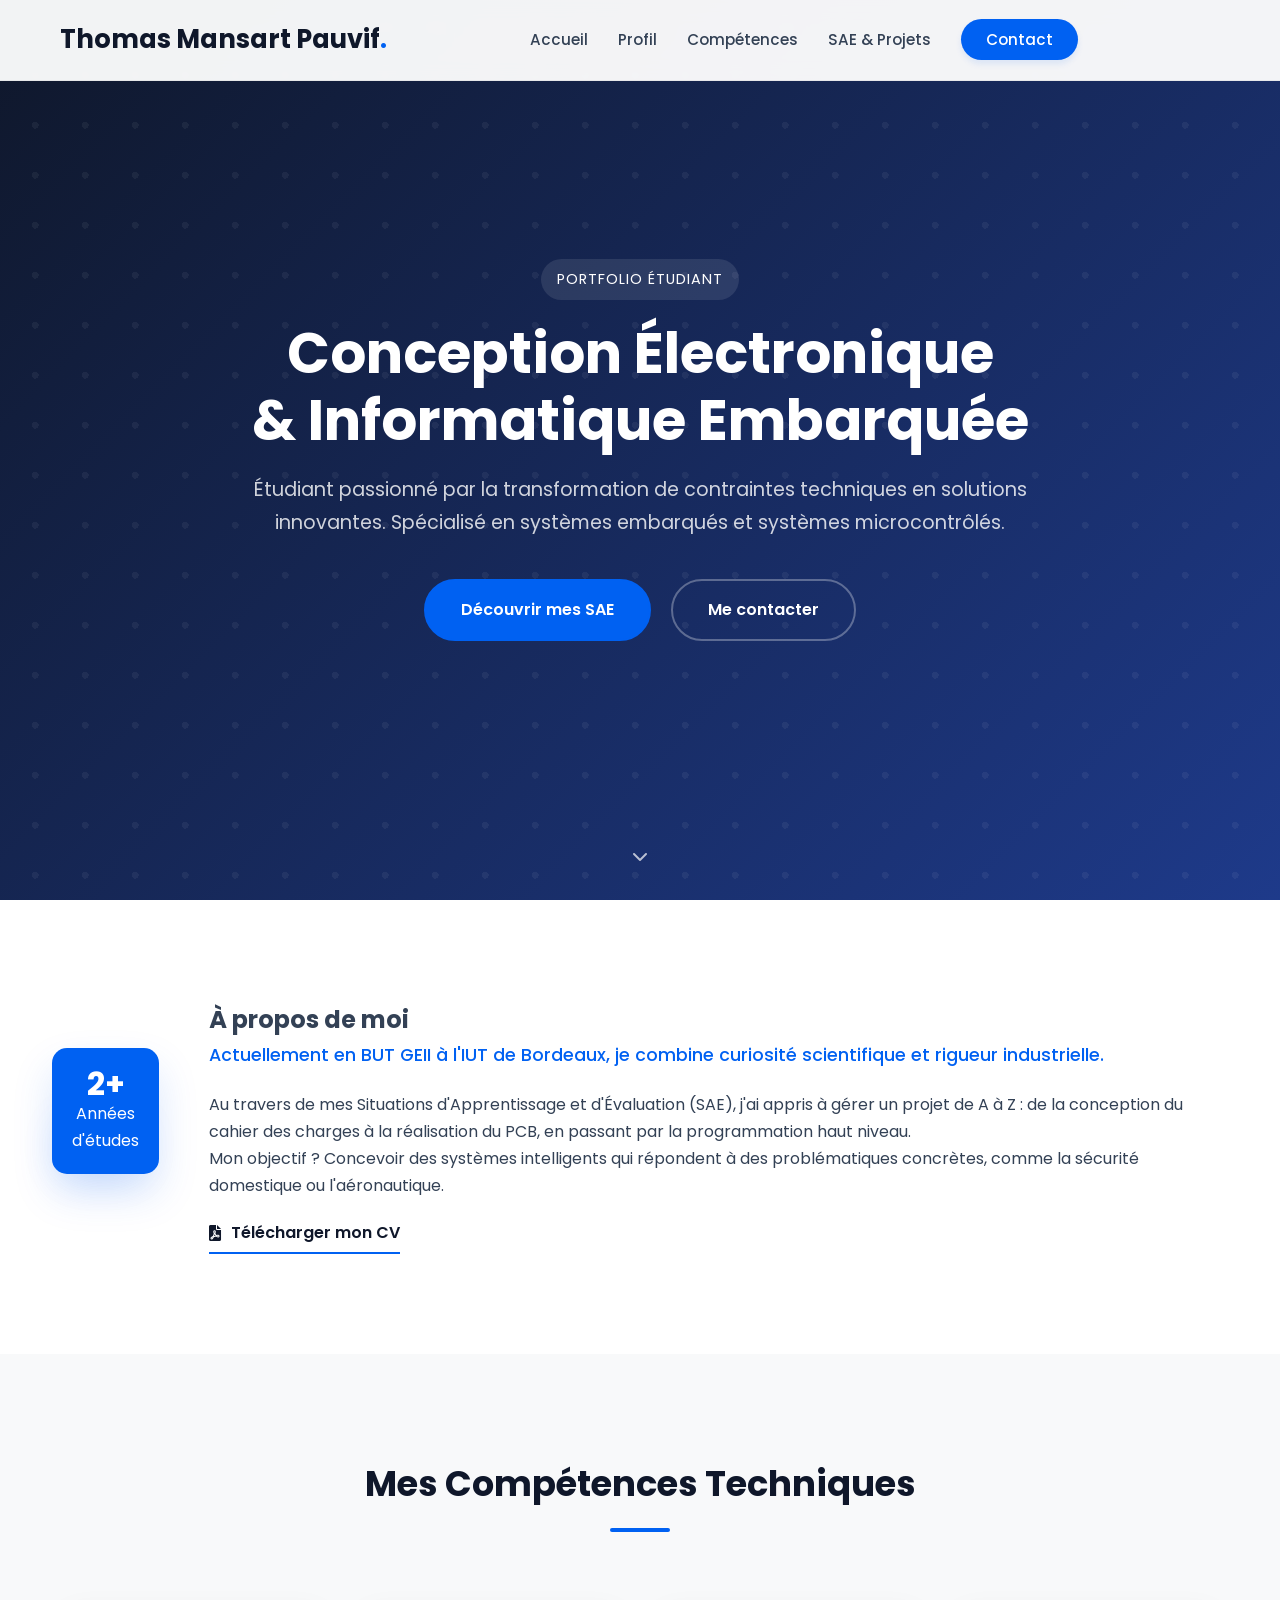
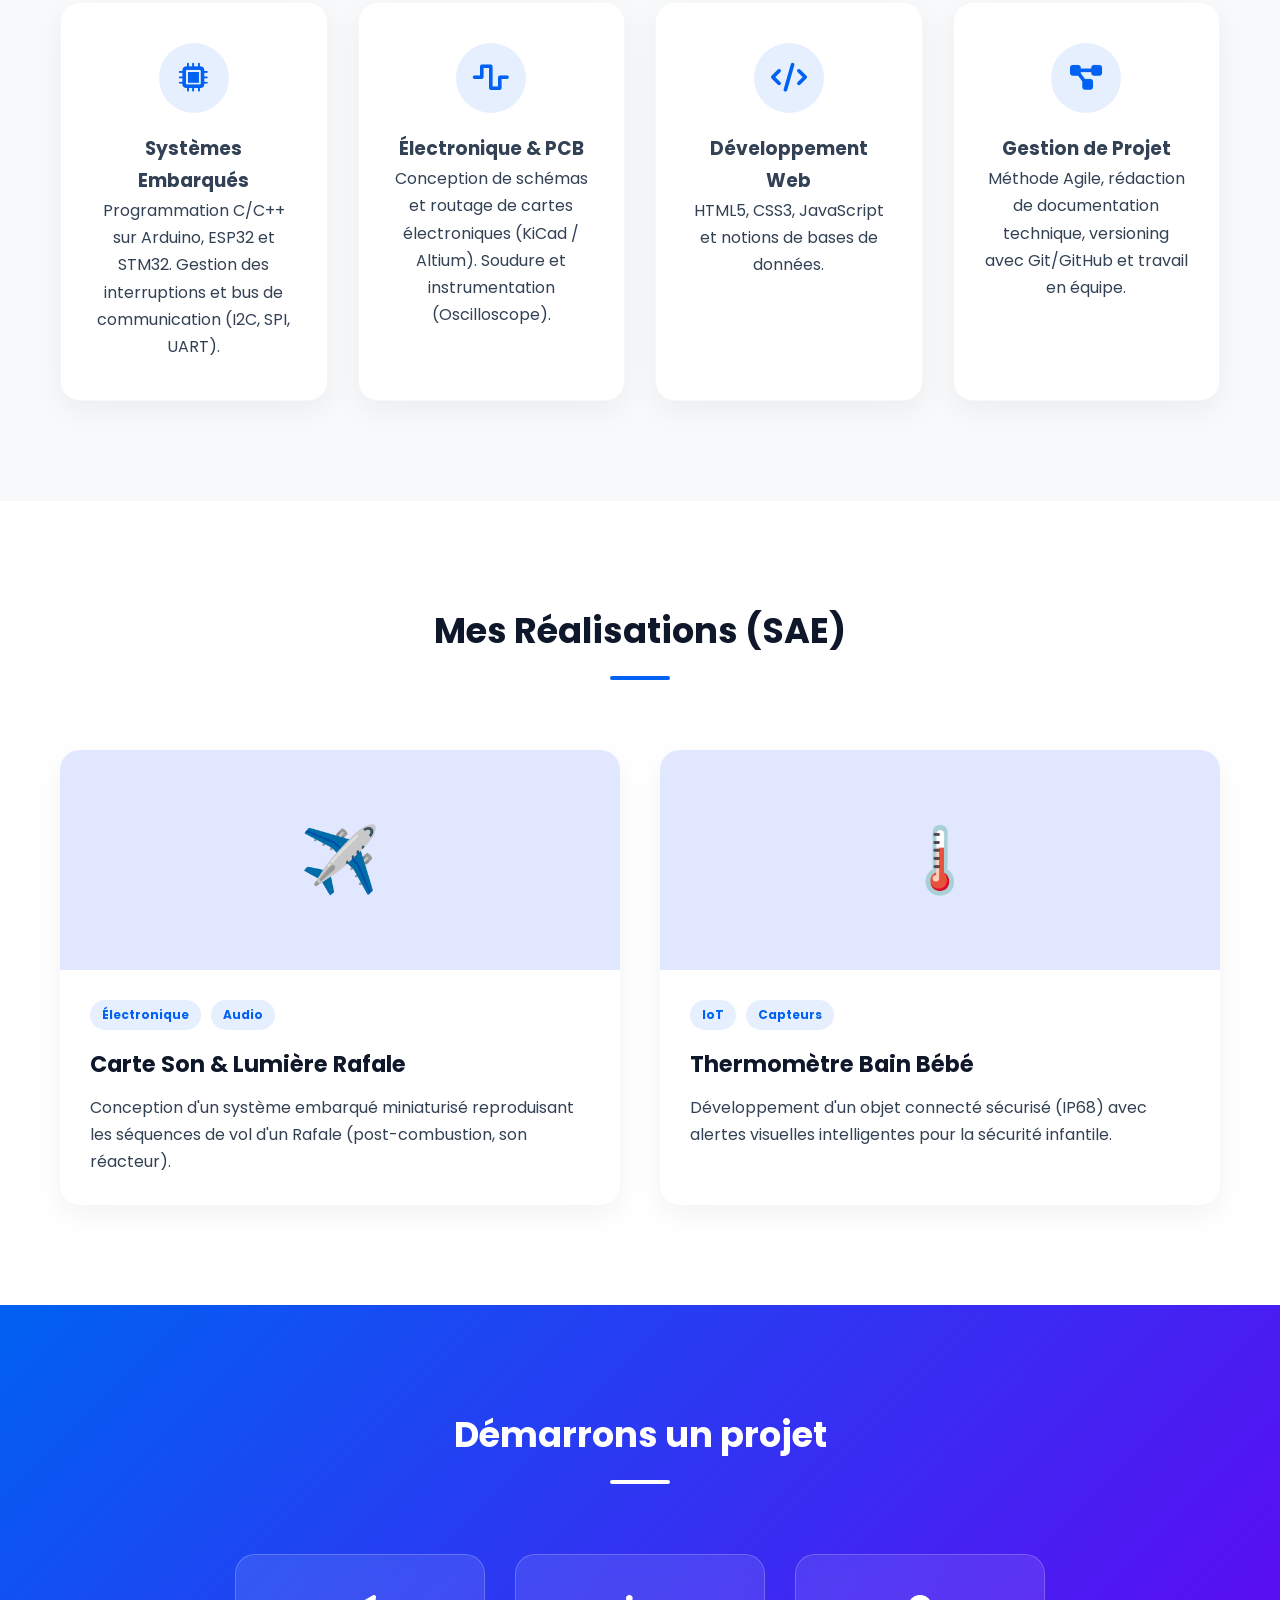
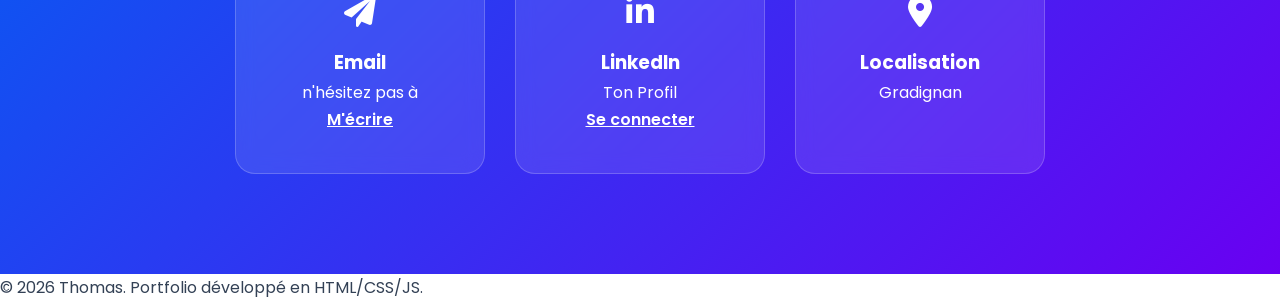
==== commit b4de930c: "index.html" ====
--- a/index.html
+++ b/index.html
@@ -3,7 +3,7 @@
 <head>
     <meta charset="UTF-8">
     <meta name="viewport" content="width=device-width, initial-scale=1.0">
-    <title>Portfolio - Ingénierie & Développement</title>
+    <title>Portfolio - technicien supérieur, ingénieur en devenir</title>
     <link rel="stylesheet" href="style.css">
     <link href="https://fonts.googleapis.com/css2?family=Poppins:wght@300;400;500;600;700&display=swap" rel="stylesheet">
     <link rel="stylesheet" href="https://cdnjs.cloudflare.com/ajax/libs/font-awesome/6.0.0/css/all.min.css">
@@ -12,7 +12,7 @@
 
     <header>
         <nav class="container-nav">
-            <div class="logo">TonNom<span class="dot">.</span></div>
+            <div class="logo">Thomas Mansart Pauvif<span class="dot">.</span></div>
             <ul class="nav-links">
                 <li><a href="#accueil">Accueil</a></li>
                 <li><a href="#a-propos">Profil</a></li>
@@ -32,7 +32,7 @@
         <div class="hero-content">
             <span class="subtitle fade-in-up">Portfolio Étudiant</span>
             <h1 class="fade-in-up delay-1">Conception Électronique <br>& Informatique Embarquée</h1>
-            <p class="fade-in-up delay-2">Étudiant passionné par la transformation de contraintes techniques en solutions innovantes. Spécialisé en IoT et systèmes microcontrôlés.</p>
+            <p class="fade-in-up delay-2">Étudiant passionné par la transformation de contraintes techniques en solutions innovantes. Spécialisé en systèmes embarqués et systèmes microcontrôlés.</p>
             <div class="hero-buttons fade-in-up delay-3">
                 <a href="#projets" class="btn-primary">Découvrir mes SAE</a>
                 <a href="#contact" class="btn-outline-white">Me contacter</a>
@@ -54,8 +54,8 @@
             </div>
             <div class="about-text reveal-right">
                 <h2 class="section-title-left">À propos de moi</h2>
-                <p class="lead-text">Actuellement en formation technique (BUT/École d'ingénieur), je combine curiosité scientifique et rigueur industrielle.</p>
-                <p>Au travers de mes Situations d'Apprentissage et d'Évaluation (SAE), j'ai appris à gérer un projet de A à Z : de la conception du cahier des charges à la réalisation du PCB, en passant par la programmation bas niveau.</p>
+                <p class="lead-text">Actuellement en BUT GEII à l'IUT de Bordeaux, je combine curiosité scientifique et rigueur industrielle.</p>
+                <p>Au travers de mes Situations d'Apprentissage et d'Évaluation (SAE), j'ai appris à gérer un projet de A à Z : de la conception du cahier des charges à la réalisation du PCB, en passant par la programmation haut niveau.</p>
                 <p>Mon objectif ? Concevoir des systèmes intelligents qui répondent à des problématiques concrètes, comme la sécurité domestique ou l'aéronautique.</p>
                 
                 <a href="mon-cv.pdf" download="CV_Ton_Nom" class="btn-download">
@@ -82,7 +82,7 @@
                 <div class="skill-card reveal-bottom delay-3">
                     <div class="icon-box"><i class="fas fa-code"></i></div>
                     <h3>Développement Web</h3>
-                    <p>Création d'interfaces de contrôle IoT. HTML5, CSS3, JavaScript et notions de bases de données.</p>
+                    <p>HTML5, CSS3, JavaScript et notions de bases de données.</p>
                 </div>
                 <div class="skill-card reveal-bottom delay-4">
                     <div class="icon-box"><i class="fas fa-project-diagram"></i></div>
@@ -144,8 +144,8 @@
                 <div class="contact-card">
                     <i class="fas fa-paper-plane"></i>
                     <h3>Email</h3>
-                    <p>tonemail@etudiant.fr</p>
-                    <a href="mailto:tonemail@etudiant.fr" class="contact-link">M'écrire</a>
+                    <p>n'hésitez pas à</p>
+                    <a href="mailto:thomasmansartpauvif@gmail.com" class="contact-link">M'écrire</a>
                 </div>
 
                 <div class="contact-card">
@@ -158,7 +158,7 @@
                 <div class="contact-card">
                     <i class="fas fa-map-marker-alt"></i>
                     <h3>Localisation</h3>
-                    <p>France</p>
+                    <p>Gradignan</p>
                 </div>
 
             </div>
@@ -166,9 +166,9 @@
     </section>
 
     <footer>
-        <p>&copy; 2024 Ton Prénom. Portfolio développé en HTML/CSS/JS.</p>
+        <p>&copy; 2026 Thomas. Portfolio développé en HTML/CSS/JS.</p>
     </footer>
 
     <script src="script.js"></script>
 </body>
-</html>+</html>
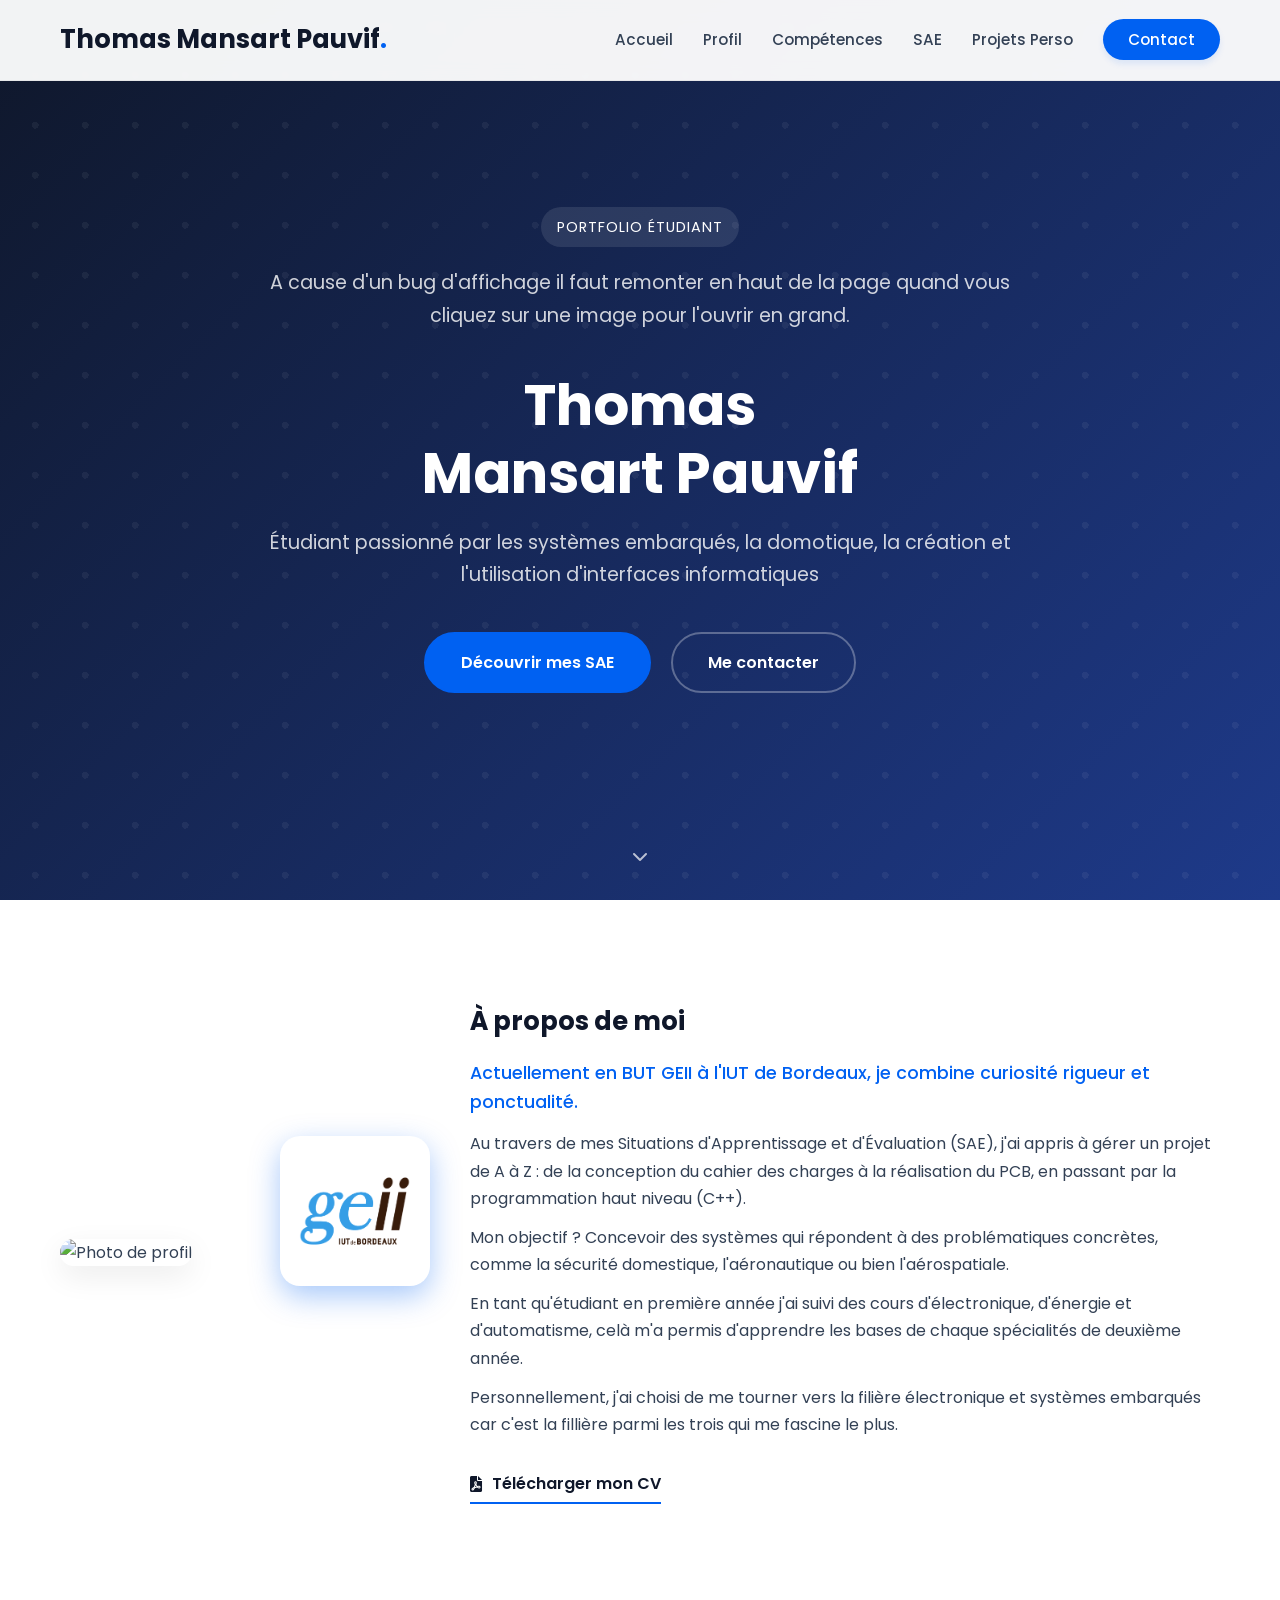
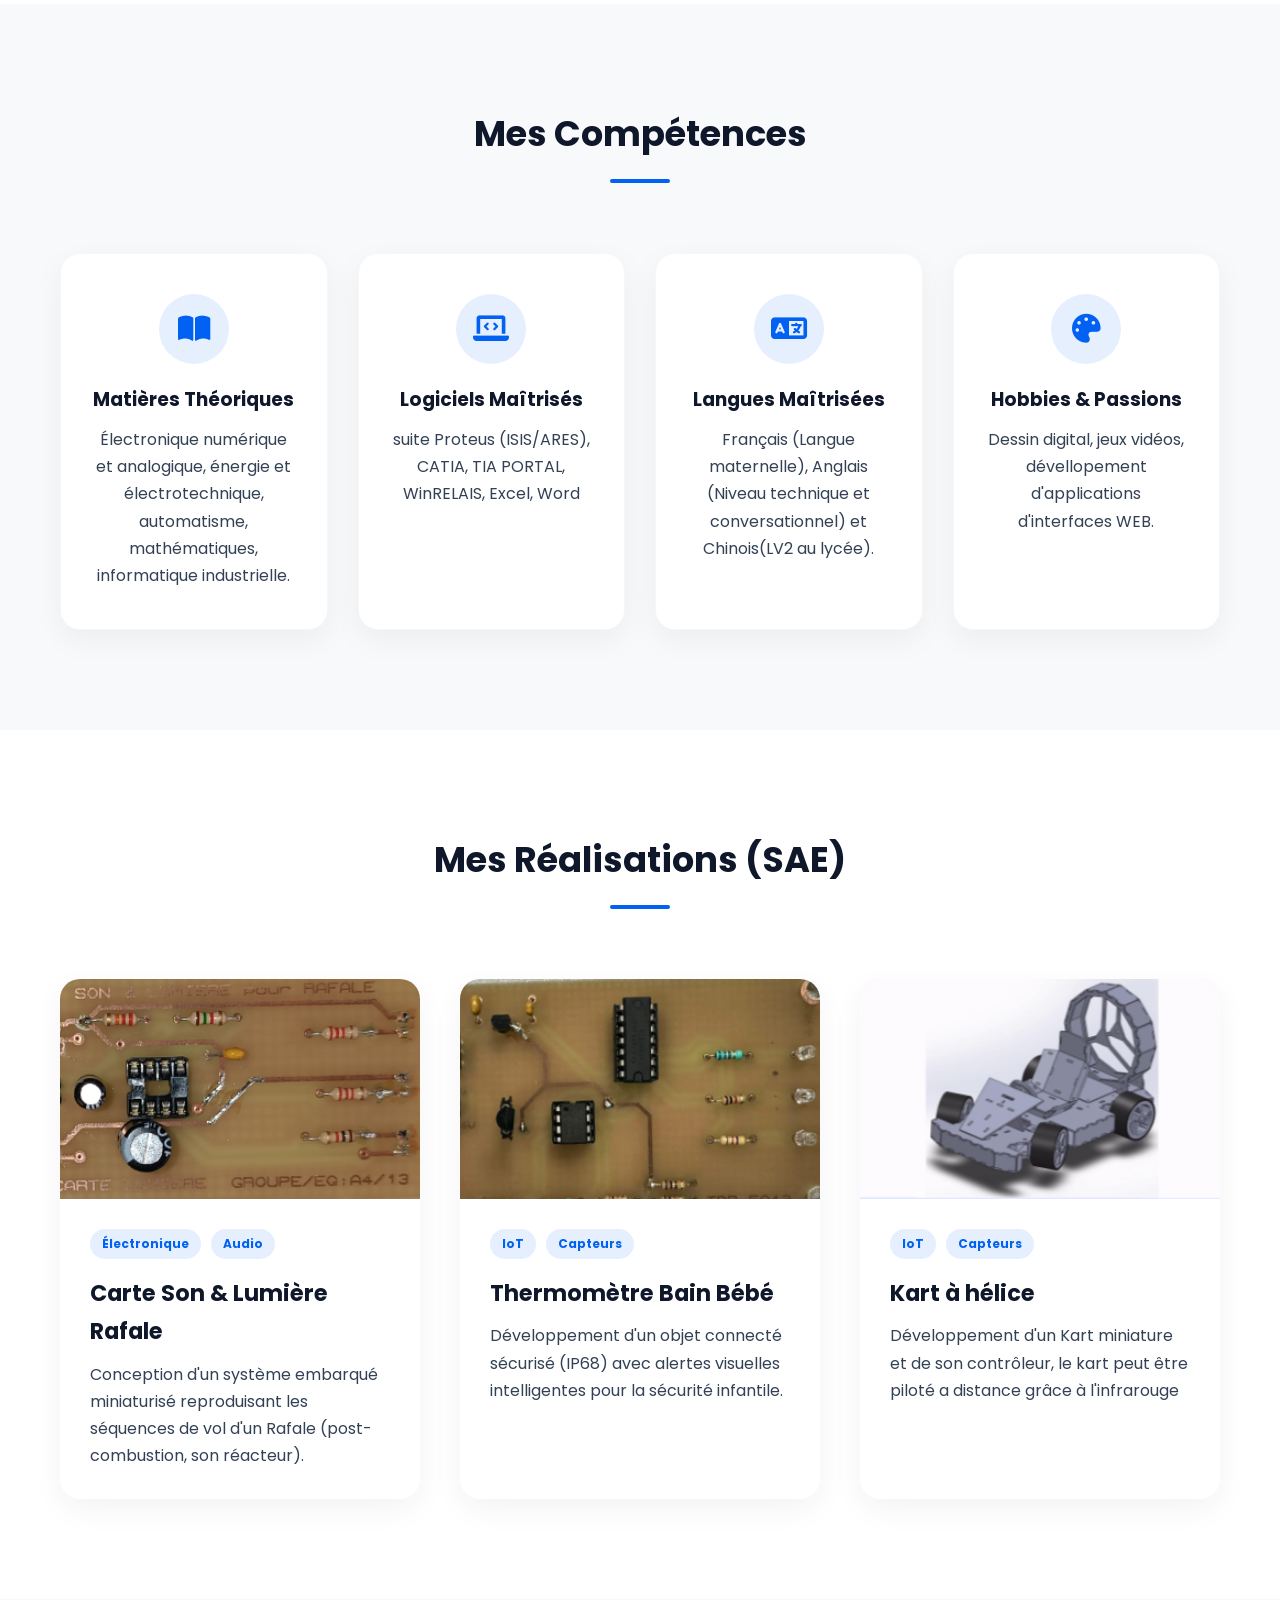
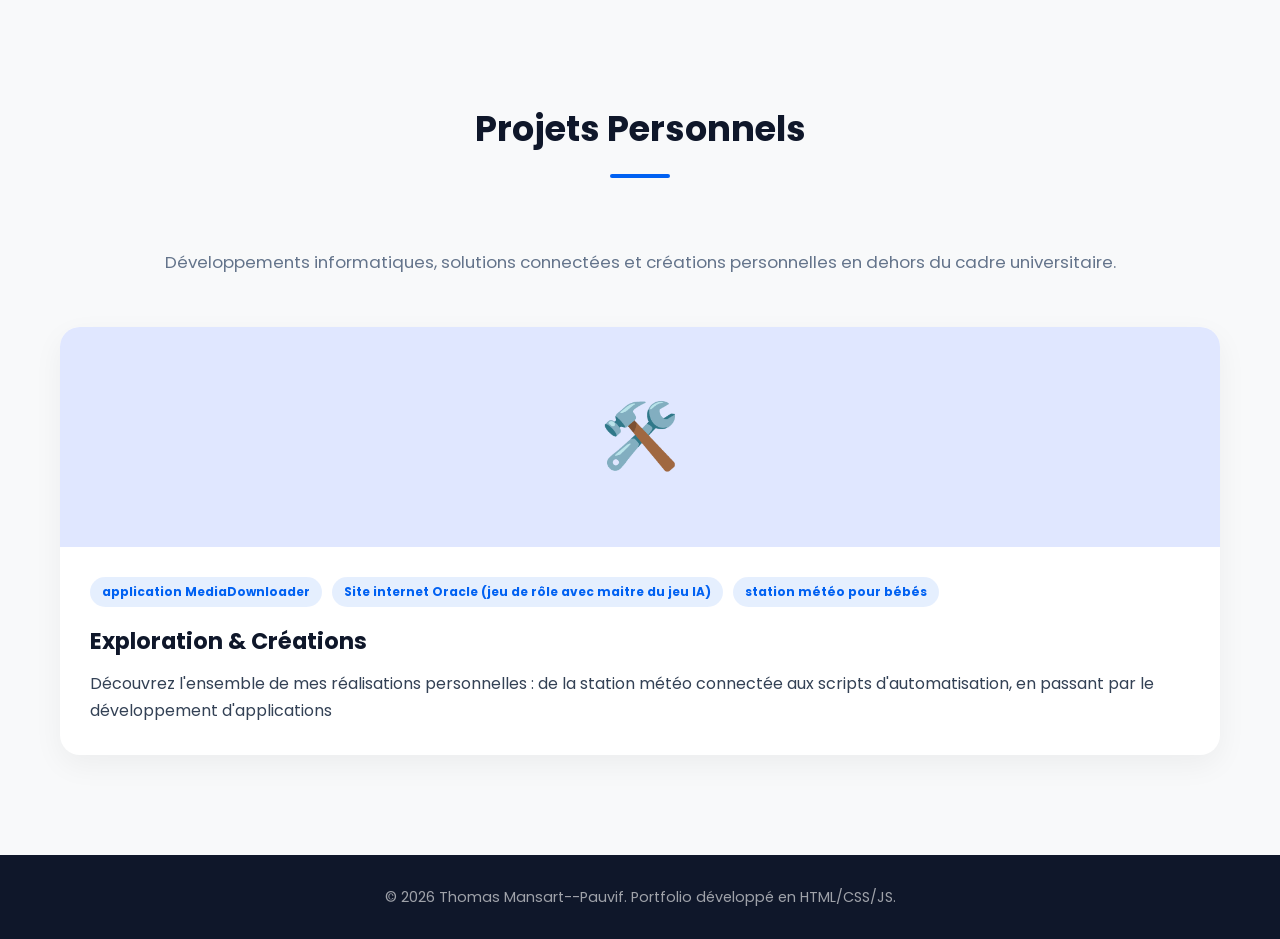
==== commit 49186a5f: "Add files via upload" ====
--- a/index.html
+++ b/index.html
@@ -3,13 +3,35 @@
 <head>
     <meta charset="UTF-8">
     <meta name="viewport" content="width=device-width, initial-scale=1.0">
-    <title>Portfolio - technicien supérieur, ingénieur en devenir</title>
+    <title>Portfolio - Thomas Mansart--Pauvif</title>
+    <link rel="icon" type="image/png" href="favicon.png">
     <link rel="stylesheet" href="style.css">
     <link href="https://fonts.googleapis.com/css2?family=Poppins:wght@300;400;500;600;700&display=swap" rel="stylesheet">
     <link rel="stylesheet" href="https://cdnjs.cloudflare.com/ajax/libs/font-awesome/6.0.0/css/all.min.css">
 </head>
 <body>
-
+    <div id="preloader">
+        <svg xmlns="http://www.w3.org/2000/svg" viewBox="0 0 512 512" id="loader-logo">
+            <defs>
+                <linearGradient id="techBlue" x1="0%" y1="0%" x2="100%" y2="100%">
+                    <stop offset="0%" stop-color="#0A192F"/>
+                    <stop offset="50%" stop-color="#0056D2"/>
+                    <stop offset="100%" stop-color="#00B4D8"/>
+                </linearGradient>
+                <filter id="shadow" x="-20%" y="-20%" width="140%" height="140%">
+                    <feDropShadow dx="0" dy="8" stdDeviation="12" flood-color="#0056D2" flood-opacity="0.2"/>
+                </filter>
+            </defs>
+            
+            <g filter="url(#shadow)">
+                <rect class="t-part t-horiz" x="126" y="140" width="260" height="64" rx="20" fill="url(#techBlue)"/>
+                
+                <rect class="t-part t-vert" x="224" y="180" width="64" height="160" rx="20" fill="url(#techBlue)"/>
+                
+                <circle class="t-part t-dot" cx="256" cy="390" r="24" fill="#00B4D8"/>
+            </g>
+        </svg>
+    </div>
     <header>
         <nav class="container-nav">
             <div class="logo">Thomas Mansart Pauvif<span class="dot">.</span></div>
@@ -17,8 +39,9 @@
                 <li><a href="#accueil">Accueil</a></li>
                 <li><a href="#a-propos">Profil</a></li>
                 <li><a href="#competences">Compétences</a></li>
-                <li><a href="#projets">SAE & Projets</a></li>
-                <li><a href="#contact" class="btn-nav">Contact</a></li>
+                <li><a href="#projets">SAE</a></li>
+                <li><a href="#projets-personnels">Projets Perso</a></li>
+                <li><a href="contact.html" class="btn-nav">Contact</a></li>
             </ul>
             <div class="burger">
                 <div class="line1"></div>
@@ -31,11 +54,12 @@
     <section id="accueil" class="hero">
         <div class="hero-content">
             <span class="subtitle fade-in-up">Portfolio Étudiant</span>
-            <h1 class="fade-in-up delay-1">Conception Électronique <br>& Informatique Embarquée</h1>
-            <p class="fade-in-up delay-2">Étudiant passionné par la transformation de contraintes techniques en solutions innovantes. Spécialisé en systèmes embarqués et systèmes microcontrôlés.</p>
+            <p> A cause d'un bug d'affichage il faut remonter en haut de la page quand vous cliquez sur une image pour l'ouvrir en grand. </p>
+            <h1 class="fade-in-up delay-1">Thomas<br>Mansart Pauvif</h1>
+            <p class="fade-in-up delay-2">Étudiant passionné par les systèmes embarqués, la domotique, la création et l'utilisation d'interfaces informatiques</p>
             <div class="hero-buttons fade-in-up delay-3">
                 <a href="#projets" class="btn-primary">Découvrir mes SAE</a>
-                <a href="#contact" class="btn-outline-white">Me contacter</a>
+                <a href="contact.html" class="btn-outline-white">Me contacter</a>
             </div>
         </div>
         <div class="scroll-down">
@@ -46,19 +70,25 @@
     <section id="a-propos" class="section">
         <div class="container about-container">
             <div class="about-image reveal-left">
-                <img src="https://via.placeholder.com/400x400" alt="Photo de profil">
+                <img src="photo CV.png" alt="Photo de profil">
                 <div class="experience-badge">
-                    <span>2+</span>
-                    <p>Années <br>d'études</p>
+                    <img src="logo_geii.png" alt="Logo GEII" class="badge-logo">
+                    
+                    <a href="https://www.iut.u-bordeaux.fr/geii/" target="_blank" class="badge-text" style="text-decoration: none; color: inherit; display: block;">
+                        <span>3+</span>
+                        <p>Années <br>d'études</p>
+                    </a>
                 </div>
             </div>
             <div class="about-text reveal-right">
                 <h2 class="section-title-left">À propos de moi</h2>
-                <p class="lead-text">Actuellement en BUT GEII à l'IUT de Bordeaux, je combine curiosité scientifique et rigueur industrielle.</p>
-                <p>Au travers de mes Situations d'Apprentissage et d'Évaluation (SAE), j'ai appris à gérer un projet de A à Z : de la conception du cahier des charges à la réalisation du PCB, en passant par la programmation haut niveau.</p>
-                <p>Mon objectif ? Concevoir des systèmes intelligents qui répondent à des problématiques concrètes, comme la sécurité domestique ou l'aéronautique.</p>
-                
-                <a href="mon-cv.pdf" download="CV_Ton_Nom" class="btn-download">
+                <p class="lead-text">Actuellement en BUT GEII à l'IUT de Bordeaux, je combine curiosité rigueur et ponctualité.</p>
+                <p>Au travers de mes Situations d'Apprentissage et d'Évaluation (SAE), j'ai appris à gérer un projet de A à Z : de la conception du cahier des charges à la réalisation du PCB, en passant par la programmation haut niveau (C++).</p>
+                <p>Mon objectif ? Concevoir des systèmes qui répondent à des problématiques concrètes, comme la sécurité domestique, l'aéronautique ou bien l'aérospatiale.</p>
+                <p>En tant qu'étudiant en première année j'ai suivi des cours d'électronique, d'énergie et d'automatisme, celà m'a permis d'apprendre les bases de chaque spécialités de deuxième année.</p>
+                <p>Personnellement, j'ai choisi de me tourner vers la filière électronique et systèmes embarqués car c'est la fillière parmi les trois qui me fascine le plus.</p>
+                
+                <a href="CV.pdf" download="CV_Thomas_Mansart--Pauvif" class="btn-download">
                     <i class="fas fa-file-pdf"></i> Télécharger mon CV
                 </a>
             </div>
@@ -67,28 +97,37 @@
 
     <section id="competences" class="section bg-light">
         <div class="container">
-            <h2 class="section-title reveal-bottom">Mes Compétences Techniques</h2>
+            <h2 class="section-title reveal-bottom">Mes Compétences</h2>
             <div class="skills-grid">
-                <div class="skill-card reveal-bottom delay-1">
-                    <div class="icon-box"><i class="fas fa-microchip"></i></div>
-                    <h3>Systèmes Embarqués</h3>
-                    <p>Programmation C/C++ sur Arduino, ESP32 et STM32. Gestion des interruptions et bus de communication (I2C, SPI, UART).</p>
-                </div>
-                <div class="skill-card reveal-bottom delay-2">
-                    <div class="icon-box"><i class="fas fa-wave-square"></i></div>
-                    <h3>Électronique & PCB</h3>
-                    <p>Conception de schémas et routage de cartes électroniques (KiCad / Altium). Soudure et instrumentation (Oscilloscope).</p>
-                </div>
-                <div class="skill-card reveal-bottom delay-3">
-                    <div class="icon-box"><i class="fas fa-code"></i></div>
-                    <h3>Développement Web</h3>
-                    <p>HTML5, CSS3, JavaScript et notions de bases de données.</p>
-                </div>
-                <div class="skill-card reveal-bottom delay-4">
-                    <div class="icon-box"><i class="fas fa-project-diagram"></i></div>
-                    <h3>Gestion de Projet</h3>
-                    <p>Méthode Agile, rédaction de documentation technique, versioning avec Git/GitHub et travail en équipe.</p>
-                </div>
+                
+                <!-- Rubrique 1 : Matières théoriques -->
+                <a href="mat_theo.html" class="skill-card clickable-card reveal-bottom delay-1">
+                    <div class="icon-box"><i class="fas fa-book-open"></i></div>
+                    <h3>Matières Théoriques</h3>
+                    <p>Électronique numérique et analogique, énergie et électrotechnique, automatisme, mathématiques, informatique industrielle.</p>
+                </a>
+
+                <!-- Rubrique 2 : Logiciels maîtrisés -->
+                 <a href="log_met.html" class="skill-card clickable-card reveal-bottom delay-1">
+                    <div class="icon-box"><i class="fas fa-laptop-code"></i></div>
+                    <h3>Logiciels Maîtrisés</h3>
+                    <p>suite Proteus (ISIS/ARES), CATIA, TIA PORTAL, WinRELAIS, Excel, Word</p>
+                </a>
+
+                <!-- Rubrique 3 : Langues maîtrisées -->
+                <a href="lang_met.html" class="skill-card clickable-card reveal-bottom delay-1">
+                    <div class="icon-box"><i class="fas fa-language"></i></div>
+                    <h3>Langues Maîtrisées</h3>
+                    <p>Français (Langue maternelle), Anglais (Niveau technique et conversationnel) et Chinois(LV2 au lycée).</p>
+                </a>
+
+                <!-- Rubrique 4 : Compétences personnelles (Hobbies) -->
+                <a href="hobbies.html" class="skill-card clickable-card reveal-bottom delay-1">
+                    <div class="icon-box"><i class="fas fa-palette"></i></div>
+                    <h3>Hobbies & Passions</h3>
+                    <p>Dessin digital, jeux vidéos, dévellopement d'applications d'interfaces WEB.</p>
+                </a>
+
             </div>
         </div>
     </section>
@@ -100,7 +139,7 @@
                 
                 <a href="projet-rafale.html" class="project-card reveal-bottom">
                     <div class="card-image-wrapper">
-                        <div class="card-image">✈️</div> 
+                        <img src="rafale.png" alt="Illustration du projet Rafale" class="rafale-img"> 
                         <div class="overlay">
                             <span class="view-btn">Voir le projet</span>
                         </div>
@@ -117,7 +156,7 @@
 
                 <a href="projet-thermo.html" class="project-card reveal-bottom delay-2">
                     <div class="card-image-wrapper">
-                        <div class="card-image">🌡️</div>
+                        <img src="TDB.png" alt="Illustration du projet TDB" class="TDB-img"> 
                         <div class="overlay">
                             <span class="view-btn">Voir le projet</span>
                         </div>
@@ -132,41 +171,58 @@
                     </div>
                 </a>
 
-            </div>
-        </div>
-    </section>
-
-    <section id="contact" class="section bg-gradient">
+                <a href="projet-KAH.html" class="project-card reveal-bottom delay-2">
+                    <div class="card-image-wrapper">
+                        <img src="KAH.png" alt="Illustration du projet KAH" class="KAH-img"> 
+                        <div class="overlay">
+                            <span class="view-btn">Voir le projet</span>
+                        </div>
+                    </div>
+                    <div class="card-content">
+                        <div class="tag-list">
+                            <span class="tag">IoT</span>
+                            <span class="tag">Capteurs</span>
+                        </div>
+                        <h3>Kart à hélice</h3>
+                        <p>Développement d'un Kart miniature et de son contrôleur, le kart peut être piloté a distance grâce à l'infrarouge</p>
+                    </div>
+                </a>
+                
+            </div>
+        </div>
+    </section>
+
+    <section id="projets-personnels" class="section bg-light">
         <div class="container">
-            <h2 class="section-title white-text reveal-bottom">Démarrons un projet</h2>
-            <div class="contact-wrapper reveal-bottom">
-                
-                <div class="contact-card">
-                    <i class="fas fa-paper-plane"></i>
-                    <h3>Email</h3>
-                    <p>n'hésitez pas à</p>
-                    <a href="mailto:thomasmansartpauvif@gmail.com" class="contact-link">M'écrire</a>
-                </div>
-
-                <div class="contact-card">
-                    <i class="fab fa-linkedin-in"></i>
-                    <h3>LinkedIn</h3>
-                    <p>Ton Profil</p>
-                    <a href="#" class="contact-link">Se connecter</a>
-                </div>
-
-                <div class="contact-card">
-                    <i class="fas fa-map-marker-alt"></i>
-                    <h3>Localisation</h3>
-                    <p>Gradignan</p>
-                </div>
-
-            </div>
-        </div>
-    </section>
-
+            <h2 class="section-title reveal-bottom">Projets Personnels</h2>
+            <p class="text-center subtitle-section reveal-bottom">Développements informatiques, solutions connectées et créations personnelles en dehors du cadre universitaire.</p>
+            
+            <div class="projects-grid">
+                
+                <a href="projet-perso.html" class="project-card reveal-bottom">
+                    <div class="card-image-wrapper">
+                        <div class="card-image">🛠️</div> 
+                        <div class="overlay">
+                            <span class="view-btn">Découvrir mes projets</span>
+                        </div>
+                    </div>
+                    <div class="card-content">
+                        <div class="tag-list">
+                            <span class="tag">application MediaDownloader</span>
+                            <span class="tag">Site internet Oracle (jeu de rôle avec maitre du jeu IA)</span>
+                            <span class="tag">station météo pour bébés</span>
+                        </div>
+                        <h3>Exploration & Créations</h3>
+                        <p>Découvrez l'ensemble de mes réalisations personnelles : de la station météo connectée aux scripts d'automatisation, en passant par le développement d'applications</p>
+                    </div>
+                </a>
+
+            </div>
+        </div>
+    </section>
+    
     <footer>
-        <p>&copy; 2026 Thomas. Portfolio développé en HTML/CSS/JS.</p>
+        <p>&copy; 2026 Thomas Mansart--Pauvif. Portfolio développé en HTML/CSS/JS.</p>
     </footer>
 
     <script src="script.js"></script>
--- a/style.css
+++ b/style.css
@@ -1,13 +1,13 @@
 /* --- Variables & Configuration --- */
 :root {
-    --primary-blue: #0061f2;       /* Un bleu plus vibrant et moderne */
+    --primary-blue: #0061f2;
     --secondary-blue: #00a6ed;
-    --dark-blue: #0f172a;          /* Très sombre, presque noir */
+    --dark-blue: #0f172a;
     --bg-light: #f8f9fa;
     --white: #ffffff;
     --text-main: #334155;
     --text-light: #64748b;
-    --transition: all 0.4s cubic-bezier(0.165, 0.84, 0.44, 1); /* Transition ultra fluide */
+    --transition: all 0.4s cubic-bezier(0.165, 0.84, 0.44, 1);
     --shadow-sm: 0 4px 6px rgba(0, 97, 242, 0.1);
     --shadow-lg: 0 20px 40px rgba(0, 97, 242, 0.15);
 }
@@ -23,13 +23,30 @@
     overflow-x: hidden;
 }
 
+/* --- TRANSITION DE PAGE (pour toutes les pages sauf index.html) --- */
+body.page-transition-in {
+    animation: pageFadeIn 0.25s cubic-bezier(0.4, 0, 0.2, 1) forwards;
+}
+@keyframes pageFadeIn {
+    from { opacity: 0; transform: translateY(10px); }
+    to   { opacity: 1; transform: translateY(0); }
+}
+
+body.page-transition-out {
+    animation: pageFadeOut 0.15s cubic-bezier(0.4, 0, 1, 1) forwards;
+}
+@keyframes pageFadeOut {
+    from { opacity: 1; transform: scale(1); }
+    to   { opacity: 0; transform: scale(0.98); }
+}
+
 a { text-decoration: none; color: inherit; }
 ul { list-style: none; }
 
 /* --- Header --- */
 header {
     background: rgba(255, 255, 255, 0.95);
-    backdrop-filter: blur(10px); /* Effet verre dépoli */
+    backdrop-filter: blur(10px);
     position: fixed; width: 100%; top: 0; z-index: 1000;
     border-bottom: 1px solid rgba(0,0,0,0.05);
 }
@@ -41,9 +58,9 @@
 .dot { color: var(--primary-blue); }
 
 .nav-links { display: flex; gap: 30px; align-items: center; }
-.nav-links a { 
+.nav-links a {
     font-weight: 500; font-size: 0.95rem; color: var(--text-main);
-    position: relative; 
+    position: relative;
 }
 .nav-links a::after {
     content: ''; position: absolute; width: 0; height: 2px;
@@ -57,6 +74,10 @@
 }
 .btn-nav:hover { transform: translateY(-2px); box-shadow: var(--shadow-lg); }
 .btn-nav::after { display: none; }
+
+/* Burger menu mobile */
+.burger { display: none; flex-direction: column; gap: 5px; cursor: pointer; }
+.burger div { width: 25px; height: 3px; background: var(--dark-blue); border-radius: 2px; transition: var(--transition); }
 
 /* --- HERO SECTION --- */
 .hero {
@@ -67,7 +88,6 @@
     overflow: hidden;
 }
 
-/* Background animé subtil (Particules simulées) */
 .hero::before {
     content: ''; position: absolute; width: 200%; height: 200%;
     background: radial-gradient(circle, rgba(255,255,255,0.05) 10%, transparent 10%);
@@ -88,7 +108,7 @@
 }
 .hero p { font-size: 1.2rem; margin-bottom: 40px; color: rgba(255,255,255,0.8); }
 
-.hero-buttons { display: flex; gap: 20px; justify-content: center; }
+.hero-buttons { display: flex; gap: 20px; justify-content: center; flex-wrap: wrap; }
 .btn-primary {
     background: var(--primary-blue); color: var(--white);
     padding: 15px 35px; border-radius: 50px; font-weight: 600;
@@ -107,24 +127,21 @@
 }
 @keyframes bounce { 0%, 20%, 50%, 80%, 100% {transform: translateY(0);} 40% {transform: translateY(-10px);} 60% {transform: translateY(-5px);} }
 
-/* --- ANIMATIONS GÉNÉRALES (Classes utilitaires) --- */
+/* --- ANIMATIONS GÉNÉRALES --- */
 .fade-in-up { opacity: 0; transform: translateY(30px); animation: fadeInUp 0.8s forwards; }
 .delay-1 { animation-delay: 0.2s; }
 .delay-2 { animation-delay: 0.4s; }
 .delay-3 { animation-delay: 0.6s; }
-
 @keyframes fadeInUp { to { opacity: 1; transform: translateY(0); } }
 
-/* Classes pour le Javascript (Scroll reveal) */
 .reveal-bottom, .reveal-left, .reveal-right {
     opacity: 0; transition: 1s cubic-bezier(0.5, 0, 0, 1);
 }
 .reveal-bottom { transform: translateY(50px); }
 .reveal-left { transform: translateX(-50px); }
 .reveal-right { transform: translateX(50px); }
-
 .active.reveal-bottom { opacity: 1; transform: translateY(0); }
-.active.reveal-left { opacity: 1; transform: translateX(0); }
+.active.reveal-left  { opacity: 1; transform: translateX(0); }
 .active.reveal-right { opacity: 1; transform: translateX(0); }
 
 /* --- SECTIONS STANDARDS --- */
@@ -139,25 +156,77 @@
     content: ''; display: block; width: 60px; height: 4px;
     background: var(--primary-blue); margin: 15px auto 0; border-radius: 2px;
 }
+.section-title-left {
+    font-size: 1.6rem; color: var(--dark-blue); font-weight: 700;
+    margin-bottom: 15px;
+}
+.section-title-left i { color: var(--primary-blue); margin-right: 10px; }
 
 /* --- À PROPOS --- */
-.about-container { display: flex; align-items: center; gap: 70px; }
-.about-image { position: relative; }
-.about-image img {
-    width: 350px; border-radius: 20px; box-shadow: var(--shadow-lg);
-}
+.about-container {
+    display: flex;
+    align-items: center;
+    gap: 60px;
+}
+.about-image {
+    position: relative;
+    flex: 0 0 350px;
+}
+.about-image > img {
+    width: 100%;
+    height: auto;
+    border-radius: 20px;
+    box-shadow: 0 10px 30px rgba(0, 0, 0, 0.08);
+}
+
+/* Badge IUT GEII */
 .experience-badge {
-    position: absolute; bottom: -20px; right: -20px;
-    background: var(--primary-blue); color: var(--white);
-    padding: 20px; border-radius: 15px; text-align: center;
-    box-shadow: var(--shadow-lg); animation: float 3s ease-in-out infinite;
-}
-@keyframes float { 0%, 100% {transform: translateY(0);} 50% {transform: translateY(-10px);} }
-.experience-badge span { font-size: 2rem; font-weight: 700; display: block; line-height: 1; }
+    position: absolute;
+    bottom: -20px;
+    right: -20px;
+    width: 150px;
+    height: 150px;
+    background-color: #ffffff;
+    border-radius: 20px;
+    /* Ombre bleue cohérente avec le thème */
+    box-shadow: 0 10px 30px rgba(0, 97, 242, 0.35);
+    display: flex;
+    justify-content: center;
+    align-items: center;
+    overflow: hidden;
+}
+.badge-logo {
+    position: absolute;
+    width: 80%;
+    height: auto;
+    transition: all 0.4s ease;
+}
+.badge-text {
+    text-align: center;
+    opacity: 0;
+    transition: opacity 0.4s ease;
+    z-index: 2;
+    color: #0b183b;
+    font-weight: bold;
+}
+.badge-text span {
+    font-size: 2.5rem;
+    color: var(--secondary-blue);
+    display: block;
+    line-height: 1;
+}
+.badge-text p { font-size: 0.75rem; color: rgba(59, 136, 199, 0.8); margin-top: 4px; }
+.experience-badge:hover .badge-logo { opacity: 0; transform: scale(0.8); }
+.experience-badge:hover .badge-text { opacity: 1; }
+
+.about-text { flex: 1; }
 .lead-text { font-size: 1.1rem; color: var(--primary-blue); font-weight: 500; margin-bottom: 20px; }
+.about-text p { margin-bottom: 12px; }
 .btn-download {
     display: inline-flex; align-items: center; gap: 10px; margin-top: 20px;
-    color: var(--dark-blue); font-weight: 600; border-bottom: 2px solid var(--primary-blue); padding-bottom: 5px; transition: var(--transition);
+    color: var(--dark-blue); font-weight: 600;
+    border-bottom: 2px solid var(--primary-blue); padding-bottom: 5px;
+    transition: var(--transition);
 }
 .btn-download:hover { color: var(--primary-blue); gap: 15px; }
 
@@ -169,7 +238,11 @@
     background: var(--white); padding: 40px 30px; border-radius: 20px;
     box-shadow: 0 10px 30px rgba(0,0,0,0.05); text-align: center;
     transition: var(--transition); border: 1px solid rgba(0,0,0,0.03);
-}
+    /* Important pour que les liens ne soient pas soulignés */
+    color: var(--text-main);
+    display: block;
+}
+.skill-card h3 { color: var(--dark-blue); margin-bottom: 10px; }
 .skill-card:hover { transform: translateY(-10px); box-shadow: var(--shadow-lg); border-color: var(--primary-blue); }
 .icon-box {
     width: 70px; height: 70px; background: rgba(0, 97, 242, 0.1); color: var(--primary-blue);
@@ -177,21 +250,31 @@
     font-size: 1.8rem; margin: 0 auto 20px; transition: var(--transition);
 }
 .skill-card:hover .icon-box { background: var(--primary-blue); color: var(--white); transform: rotateY(360deg); }
+/* Fix : les liens dans la grille de compétences */
+.clickable-card { text-decoration: none; }
 
 /* --- PROJETS --- */
 .projects-grid {
-    display: grid; grid-template-columns: repeat(auto-fit, minmax(350px, 1fr)); gap: 40px;
+    display: grid; grid-template-columns: repeat(auto-fit, minmax(320px, 1fr)); gap: 40px;
 }
 .project-card {
     background: var(--white); border-radius: 20px; overflow: hidden;
     box-shadow: 0 10px 30px rgba(0,0,0,0.05); transition: var(--transition);
     display: flex; flex-direction: column; height: 100%;
+    color: var(--text-main);
 }
 .project-card:hover { transform: translateY(-10px); box-shadow: var(--shadow-lg); }
 .card-image-wrapper {
     height: 220px; background: #e0e7ff; position: relative;
     display: flex; align-items: center; justify-content: center; font-size: 4rem; overflow: hidden;
 }
+.card-image-wrapper img {
+    width: 100%; height: 100%; object-fit: cover;
+    transition: transform 0.5s ease;
+}
+.project-card:hover .card-image-wrapper img { transform: scale(1.05); }
+.card-image { font-size: 4rem; }
+
 .overlay {
     position: absolute; top: 0; left: 0; width: 100%; height: 100%;
     background: rgba(0, 97, 242, 0.8); display: flex; align-items: center; justify-content: center;
@@ -205,29 +288,330 @@
 .project-card:hover .view-btn { transform: translateY(0); }
 
 .card-content { padding: 30px; }
-.tag-list { display: flex; gap: 10px; margin-bottom: 15px; }
-.tag { font-size: 0.75rem; font-weight: 700; color: var(--primary-blue); background: rgba(0, 97, 242, 0.1); padding: 5px 12px; border-radius: 20px; }
+.tag-list { display: flex; gap: 10px; margin-bottom: 15px; flex-wrap: wrap; }
+.tag {
+    font-size: 0.75rem; font-weight: 700; color: var(--primary-blue);
+    background: rgba(0, 97, 242, 0.1); padding: 5px 12px; border-radius: 20px;
+}
 .card-content h3 { font-size: 1.4rem; margin-bottom: 10px; color: var(--dark-blue); }
 
-/* --- CONTACT --- */
-.bg-gradient { background: linear-gradient(135deg, #0061f2 0%, #6900f2 100%); }
-.contact-wrapper { display: flex; justify-content: center; gap: 30px; flex-wrap: wrap; }
-.contact-card {
-    background: rgba(255,255,255,0.1); backdrop-filter: blur(10px);
-    padding: 40px; border-radius: 20px; text-align: center; color: var(--white);
-    border: 1px solid rgba(255,255,255,0.2); width: 250px; transition: var(--transition);
-}
-.contact-card:hover { transform: translateY(-5px); background: var(--white); color: var(--dark-blue); }
-.contact-card i { font-size: 2rem; margin-bottom: 20px; }
-.contact-card a { text-decoration: underline; font-weight: 600; }
-.white-text { color: var(--white); }
-.section-title.white-text::after { background: var(--white); }
+/* --- Sous-titre de section --- */
+.subtitle-section {
+    color: var(--text-light); margin-bottom: 50px; font-size: 1.05rem;
+}
+.text-center { text-align: center; }
+
+/* --- CONTACT SECTION --- */
+.contact-section {
+    background-color: var(--bg-light);
+    padding: 120px 20px 80px;
+    display: flex;
+    justify-content: center;
+    align-items: center;
+    min-height: 100vh;
+}
+.contact-container {
+    background: var(--white);
+    border: 1px solid rgba(0,0,0,0.05);
+    padding: 50px;
+    border-radius: 20px;
+    max-width: 640px;
+    width: 100%;
+    box-shadow: 0 10px 30px rgba(0,0,0,0.06);
+}
+.contact-title {
+    text-align: center;
+    font-size: 2.2rem;
+    margin-bottom: 10px;
+    color: var(--dark-blue);
+    font-weight: 700;
+}
+.contact-title::after {
+    content: ''; display: block; width: 50px; height: 4px;
+    background: var(--primary-blue); margin: 12px auto 0; border-radius: 2px;
+}
+.contact-subtitle {
+    text-align: center;
+    margin-bottom: 35px;
+    font-size: 1rem;
+    color: var(--text-light);
+}
+.contact-form { display: flex; flex-direction: column; gap: 20px; }
+.form-group { display: flex; flex-direction: column; gap: 8px; }
+.form-label { font-weight: 600; font-size: 0.95rem; color: var(--dark-blue); }
+.form-control {
+    background: var(--bg-light);
+    border: 1px solid #e2e8f0;
+    padding: 12px 15px;
+    border-radius: 10px;
+    color: var(--text-main);
+    font-size: 1rem;
+    outline: none;
+    transition: var(--transition);
+    font-family: inherit;
+}
+.form-control::placeholder { color: #94a3b8; }
+.form-control:focus {
+    background: var(--white);
+    border-color: var(--primary-blue);
+    box-shadow: 0 0 0 3px rgba(0, 97, 242, 0.15);
+}
+.btn-submit {
+    background: var(--primary-blue);
+    color: var(--white);
+    border: none;
+    padding: 15px;
+    border-radius: 50px;
+    font-size: 1.1rem;
+    font-weight: 600;
+    cursor: pointer;
+    transition: var(--transition);
+    margin-top: 10px;
+    box-shadow: var(--shadow-sm);
+    font-family: inherit;
+}
+.btn-submit:hover {
+    transform: translateY(-3px);
+    box-shadow: var(--shadow-lg);
+    background: #0052cc;
+}
+
+/* --- PRELOADER (uniquement index.html) --- */
+#preloader {
+    position: fixed;
+    top: 0; left: 0;
+    width: 100vw; height: 100vh;
+    background-color: #ffffff;
+    display: flex;
+    justify-content: center;
+    align-items: center;
+    z-index: 999999;
+    transition: opacity 0.6s ease-out, visibility 0.6s ease-out;
+}
+#loader-logo {
+    width: 200px;
+    height: auto;
+}
+.t-part { opacity: 0; transform-box: fill-box; transform-origin: center; }
+.t-horiz { animation: slideDown 0.5s ease-out 0.2s forwards; }
+.t-vert  { animation: slideDown 0.5s ease-out 0.6s forwards; }
+.t-dot   { animation: popIn 0.5s cubic-bezier(0.175, 0.885, 0.32, 1.275) 1s forwards; }
+@keyframes slideDown {
+    0%   { opacity: 0; transform: translateY(-30px); }
+    100% { opacity: 1; transform: translateY(0); }
+}
+@keyframes popIn {
+    0%   { opacity: 0; transform: scale(0); }
+    100% { opacity: 1; transform: scale(1); }
+}
+.preloader-hidden { opacity: 0 !important; visibility: hidden !important; }
+
+/* --- PAGES SAE & SOUS-PAGES --- */
+.sae-container { max-width: 900px; margin: 0 auto; }
+.sae-part { margin-bottom: 40px; }
+.sae-part h2 i { color: var(--primary-blue); margin-right: 10px; }
+.sae-part ul { margin-left: 20px; margin-bottom: 15px; list-style: disc; }
+.sae-part ul li { margin-bottom: 6px; }
+.sae-divider {
+    border: 0; height: 1px; background: #e0e7ff; margin: 40px 0;
+}
+.sae-hero {
+    min-height: 40vh; padding-top: 120px; padding-bottom: 60px;
+    display: flex; align-items: center; justify-content: center;
+}
+
+/* --- PHOTOTHÈQUE --- */
+.gallery-grid {
+    display: flex; flex-wrap: wrap; gap: 20px; margin-top: 25px;
+}
+.gallery-item {
+    position: relative;
+    width: calc(33.333% - 14px);
+    min-width: 220px;
+    height: 200px;
+    border-radius: 12px;
+    overflow: hidden;
+    cursor: pointer;
+    box-shadow: 0 4px 10px rgba(0,0,0,0.1);
+    transition: box-shadow 0.3s ease;
+}
+.gallery-item:hover { box-shadow: 0 8px 20px rgba(0,97,242,0.2); }
+.gallery-item img {
+    width: 100%; height: 100%; object-fit: cover;
+    transition: transform 0.4s ease;
+}
+/* Placeholder quand l'image n'est pas encore là */
+.gallery-placeholder {
+    width: 100%; height: 100%;
+    background: linear-gradient(135deg, #e0e7ff 0%, #c7d2fe 100%);
+    display: flex; flex-direction: column; align-items: center; justify-content: center;
+    color: var(--primary-blue); gap: 10px;
+}
+.gallery-placeholder i { font-size: 2.5rem; opacity: 0.7; }
+.gallery-placeholder span { font-size: 0.85rem; font-weight: 500; text-align: center; padding: 0 10px; }
+
+.gallery-caption {
+    position: absolute; top: 0; left: 0; width: 100%; height: 100%;
+    background: rgba(10, 25, 47, 0.85);
+    color: #ffffff;
+    display: flex; align-items: center; justify-content: center;
+    text-align: center; padding: 20px;
+    opacity: 0; transition: opacity 0.4s ease;
+}
+.gallery-caption span {
+    font-weight: 500; font-size: 0.95rem;
+    transform: translateY(20px); transition: transform 0.4s ease;
+}
+.gallery-item:hover img { transform: scale(1.08); }
+.gallery-item:hover .gallery-caption { opacity: 1; }
+.gallery-item:hover .gallery-caption span { transform: translateY(0); }
+
+/* --- MODAL (vue agrandie photo) --- */
+.modal {
+    display: none; position: fixed;
+    z-index: 9999; left: 0; top: 0; width: 100%; height: 100%;
+    background-color: rgba(0, 0, 0, 0.9);
+    backdrop-filter: blur(5px);
+    padding-top: 60px;
+}
+.modal-content {
+    margin: auto; display: block;
+    max-width: 80%; max-height: 75vh;
+    border-radius: 10px;
+    box-shadow: 0 0 30px rgba(0,97,242,0.3);
+    animation: zoomIn 0.3s ease;
+}
+#modalCaption {
+    margin: auto; display: block; width: 80%; max-width: 700px;
+    text-align: center; color: #ccc; padding: 20px 0; font-size: 1rem;
+}
+.close-modal {
+    position: absolute; top: 20px; right: 40px;
+    color: #fff; font-size: 45px; font-weight: bold; cursor: pointer;
+    transition: color 0.3s;
+}
+.close-modal:hover { color: var(--primary-blue); }
+@keyframes zoomIn {
+    from { transform: scale(0.9); opacity: 0; }
+    to   { transform: scale(1); opacity: 1; }
+}
+
+/* --- CARTES LOGICIELS --- */
+.software-card {
+    background-color: var(--white);
+    border-radius: 16px;
+    padding: 30px;
+    margin-bottom: 30px;
+    box-shadow: 0 5px 20px rgba(0,0,0,0.06);
+    border: 1px solid #e2e8f0;
+    transition: var(--transition);
+}
+.software-card:hover { box-shadow: var(--shadow-lg); transform: translateY(-4px); }
+
+.software-header {
+    display: flex; justify-content: space-between; align-items: center;
+    margin-bottom: 15px;
+}
+.software-header h3 { color: var(--dark-blue); font-size: 1.25rem; margin: 0; }
+.software-header h3 i { color: var(--primary-blue); margin-right: 10px; }
+.software-percent { font-weight: 700; font-size: 1.2rem; color: var(--primary-blue); }
+
+.slider-container {
+    margin-bottom: 20px;
+    background: var(--bg-light);
+    padding: 14px;
+    border-radius: 10px;
+}
+.software-slider {
+    -webkit-appearance: none;
+    width: 100%; height: 10px;
+    border-radius: 5px;
+    background: #e2e8f0;
+    outline: none;
+    cursor: default;
+    margin-bottom: 8px;
+}
+.software-slider::-webkit-slider-thumb {
+    -webkit-appearance: none; appearance: none;
+    width: 22px; height: 22px; border-radius: 50%;
+    background: #ffffff; border: 3px solid var(--primary-blue);
+    cursor: default;
+    box-shadow: 0 2px 5px rgba(0,0,0,0.15);
+}
+.software-slider:disabled { opacity: 1; cursor: default; }
+.software-slider:disabled::-webkit-slider-thumb { cursor: default; }
+.software-label { font-weight: 600; font-size: 0.9rem; margin: 0; transition: color 0.3s; }
+
+.software-body { display: flex; gap: 25px; align-items: flex-start; }
+.software-text { flex: 2; color: #4a5568; line-height: 1.7; }
+.software-mini-gallery { flex: 1; display: flex; gap: 10px; flex-wrap: wrap; }
+.software-mini-gallery img {
+    width: calc(50% - 5px); height: 100px;
+    object-fit: cover; border-radius: 8px;
+    cursor: pointer; transition: transform 0.3s;
+    box-shadow: 0 2px 8px rgba(0,0,0,0.1);
+}
+.software-mini-gallery img:hover { transform: scale(1.06); }
+
+/* --- BOUTONS DOSSIERS --- */
+.dossier-bouton {
+    display: flex; gap: 15px; margin-top: 25px; flex-wrap: wrap;
+}
+.btn-dossier {
+    display: inline-block;
+    background-color: var(--primary-blue);
+    color: #ffffff;
+    padding: 10px 28px;
+    border-radius: 30px;
+    text-decoration: none;
+    font-weight: 600;
+    transition: all 0.3s ease;
+    box-shadow: 0 4px 10px rgba(0, 86, 210, 0.2);
+}
+.btn-dossier:hover {
+    background-color: #0052cc;
+    transform: translateY(-3px);
+    box-shadow: 0 6px 15px rgba(0, 86, 210, 0.35);
+}
+
+/* --- FOOTER --- */
+footer {
+    background: var(--dark-blue);
+    color: rgba(255,255,255,0.6);
+    text-align: center;
+    padding: 30px 20px;
+    font-size: 0.9rem;
+}
 
 /* --- RESPONSIVE --- */
 @media (max-width: 900px) {
     .hero h1 { font-size: 2.5rem; }
-    .about-container { flex-direction: column; text-align: center; }
-    .about-image img { width: 250px; }
+    .about-container { flex-direction: column; text-align: center; gap: 40px; }
+    .about-image { flex: none; width: 280px; }
+    .about-text { text-align: left; }
     .section-title-left { text-align: center; }
     .skills-grid, .projects-grid { grid-template-columns: 1fr; }
-}+    .contact-container { padding: 30px 20px; }
+    .nav-links { display: none; }
+    .nav-links.open {
+        display: flex; flex-direction: column;
+        position: absolute; top: 80px; left: 0; right: 0;
+        background: rgba(255,255,255,0.98);
+        padding: 20px; gap: 15px;
+        box-shadow: 0 10px 30px rgba(0,0,0,0.1);
+    }
+    .burger { display: flex; }
+}
+
+@media (max-width: 768px) {
+    .gallery-item { width: 100%; }
+    .modal-content { max-width: 95%; }
+    .software-body { flex-direction: column; }
+    .software-mini-gallery { width: 100%; }
+    .software-mini-gallery img { height: 120px; }
+}
+
+@media (max-width: 480px) {
+    .hero h1 { font-size: 2rem; }
+    .hero-buttons { flex-direction: column; align-items: center; }
+}
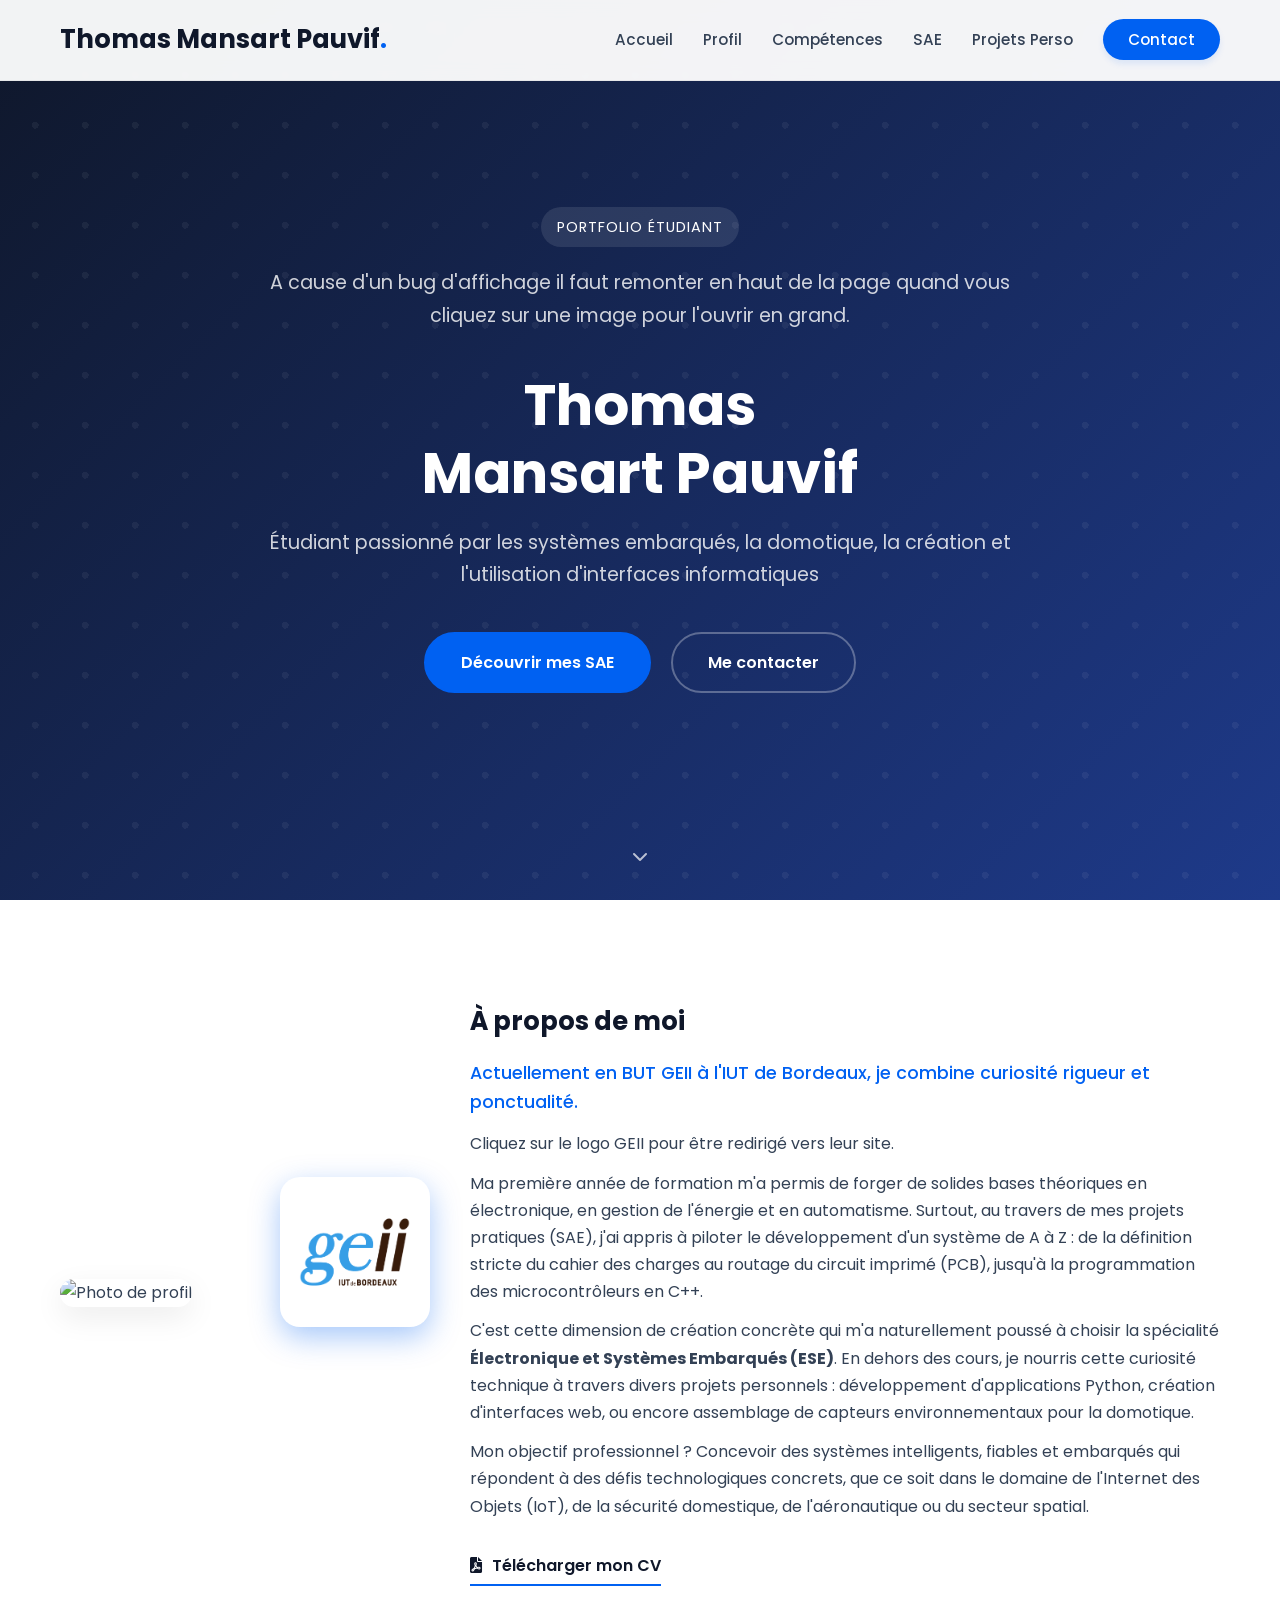
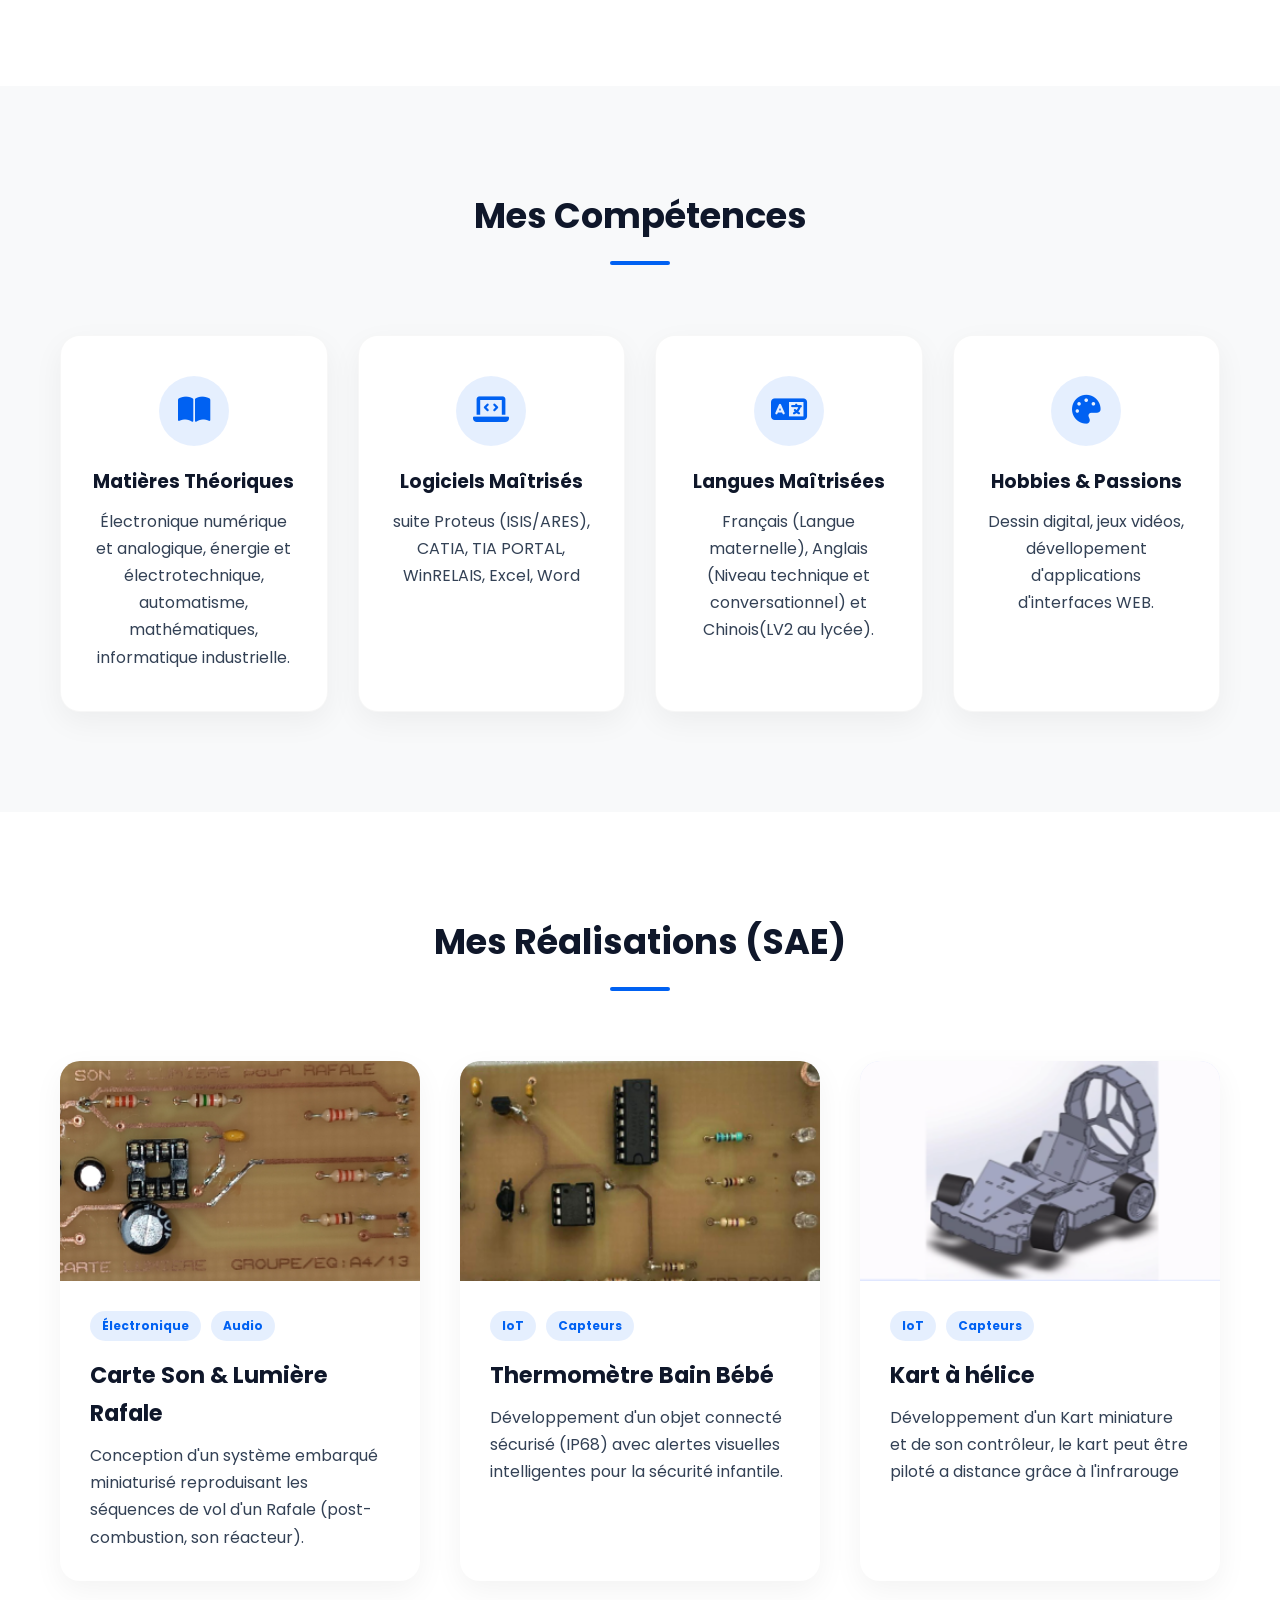
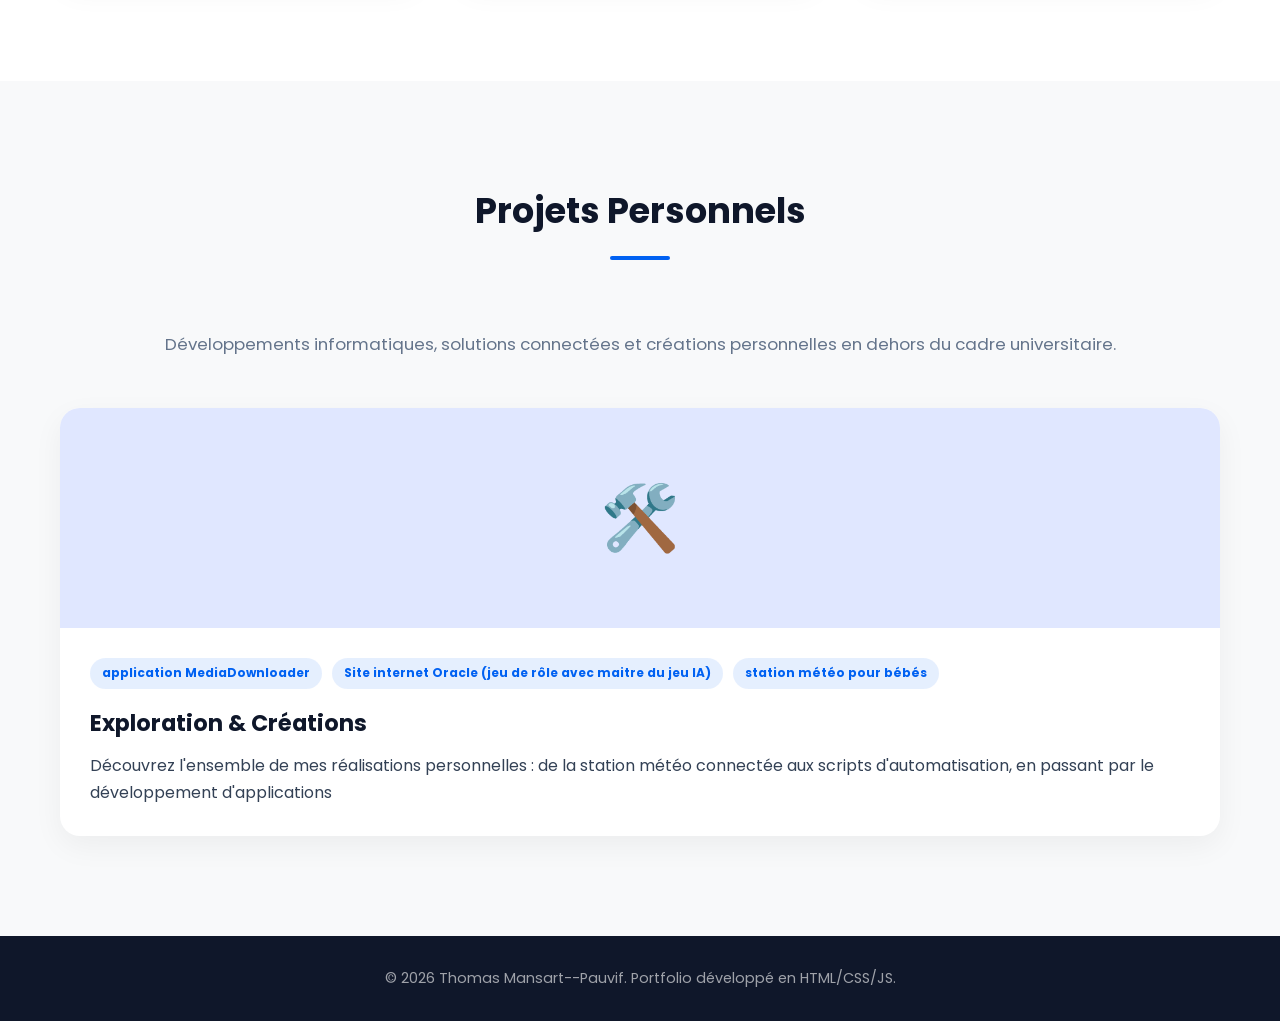
==== commit 43a7cd13: "Update index.html" ====
--- a/index.html
+++ b/index.html
@@ -83,10 +83,10 @@
             <div class="about-text reveal-right">
                 <h2 class="section-title-left">À propos de moi</h2>
                 <p class="lead-text">Actuellement en BUT GEII à l'IUT de Bordeaux, je combine curiosité rigueur et ponctualité.</p>
-                <p>Au travers de mes Situations d'Apprentissage et d'Évaluation (SAE), j'ai appris à gérer un projet de A à Z : de la conception du cahier des charges à la réalisation du PCB, en passant par la programmation haut niveau (C++).</p>
-                <p>Mon objectif ? Concevoir des systèmes qui répondent à des problématiques concrètes, comme la sécurité domestique, l'aéronautique ou bien l'aérospatiale.</p>
-                <p>En tant qu'étudiant en première année j'ai suivi des cours d'électronique, d'énergie et d'automatisme, celà m'a permis d'apprendre les bases de chaque spécialités de deuxième année.</p>
-                <p>Personnellement, j'ai choisi de me tourner vers la filière électronique et systèmes embarqués car c'est la fillière parmi les trois qui me fascine le plus.</p>
+                <p>Cliquez sur le logo GEII pour être redirigé vers leur site.</p>
+                <p>Ma première année de formation m'a permis de forger de solides bases théoriques en électronique, en gestion de l'énergie et en automatisme. Surtout, au travers de mes projets pratiques (SAE), j'ai appris à piloter le développement d'un système de A à Z : de la définition stricte du cahier des charges au routage du circuit imprimé (PCB), jusqu'à la programmation des microcontrôleurs en C++.</p>
+                <p>C'est cette dimension de création concrète qui m'a naturellement poussé à choisir la spécialité <strong>Électronique et Systèmes Embarqués (ESE)</strong>. En dehors des cours, je nourris cette curiosité technique à travers divers projets personnels : développement d'applications Python, création d'interfaces web, ou encore assemblage de capteurs environnementaux pour la domotique.</p>
+                <p>Mon objectif professionnel ? Concevoir des systèmes intelligents, fiables et embarqués qui répondent à des défis technologiques concrets, que ce soit dans le domaine de l'Internet des Objets (IoT), de la sécurité domestique, de l'aéronautique ou du secteur spatial.</p>
                 
                 <a href="CV.pdf" download="CV_Thomas_Mansart--Pauvif" class="btn-download">
                     <i class="fas fa-file-pdf"></i> Télécharger mon CV
